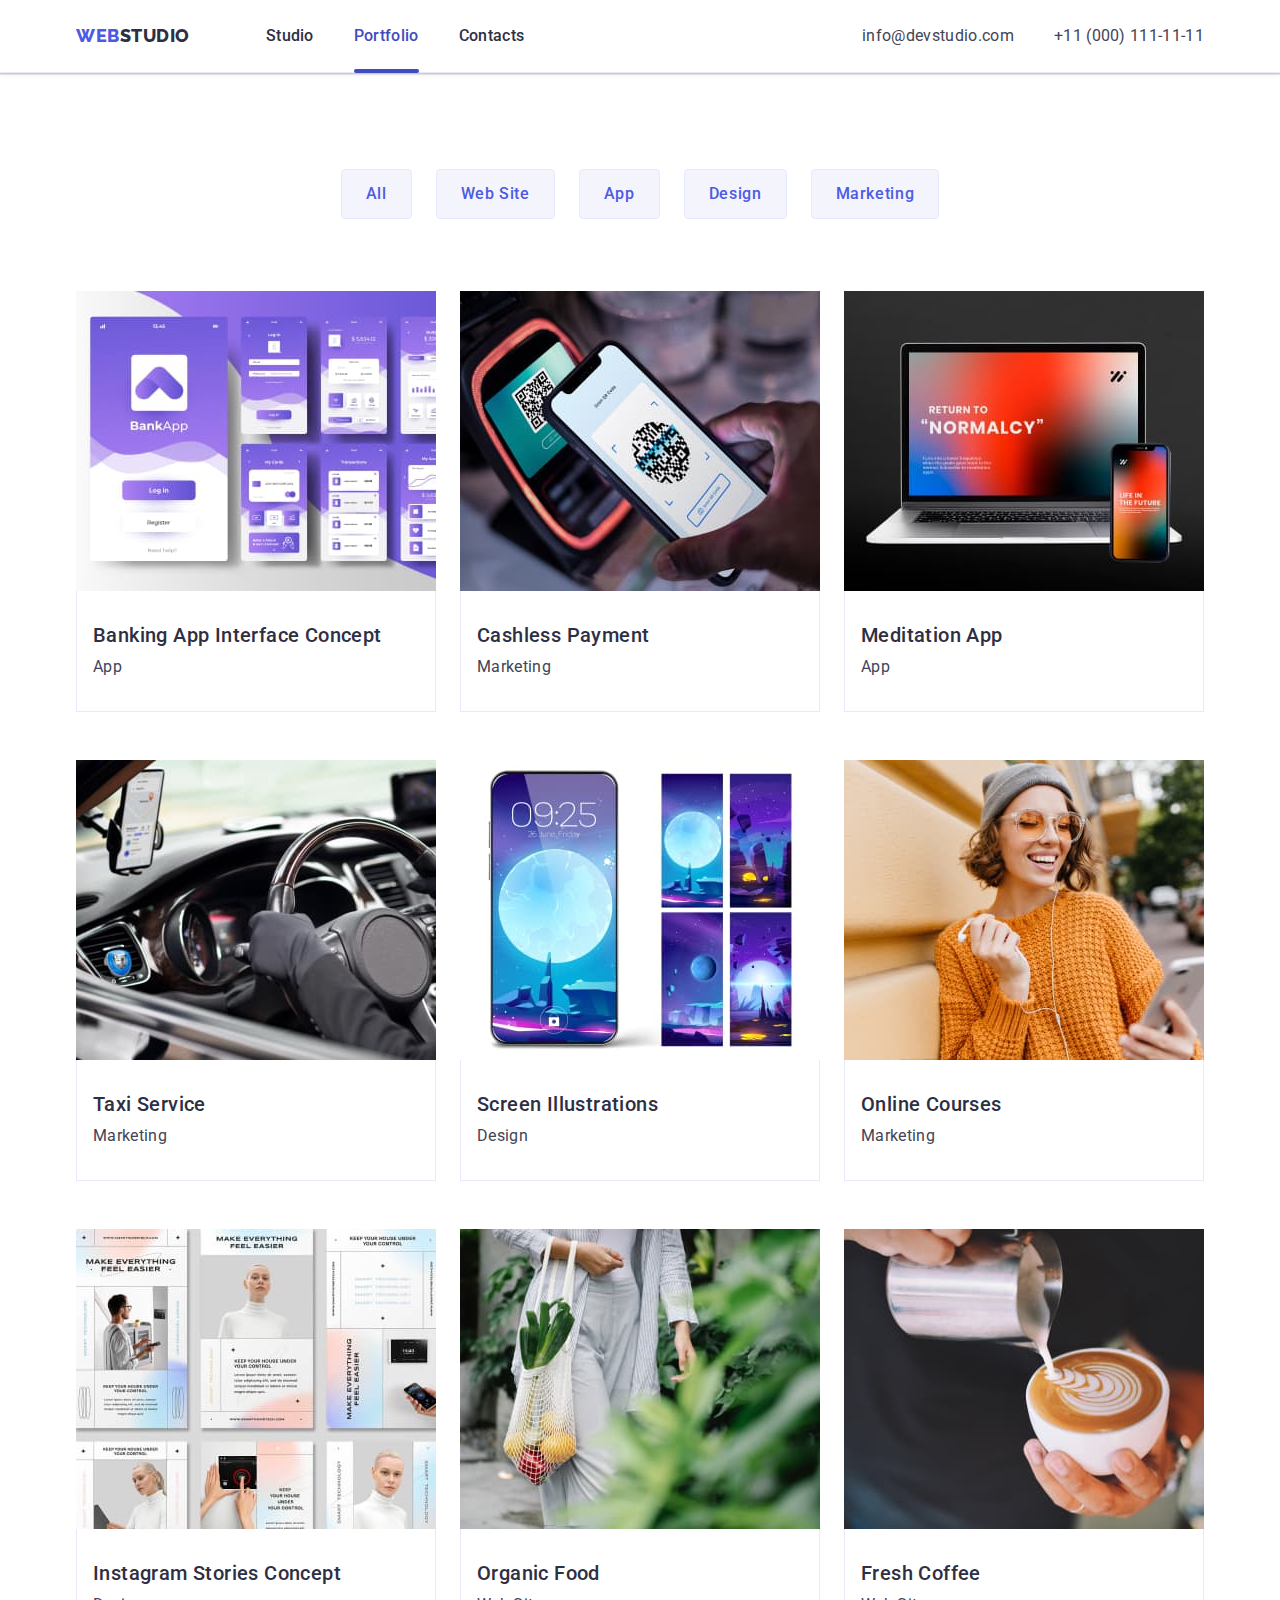
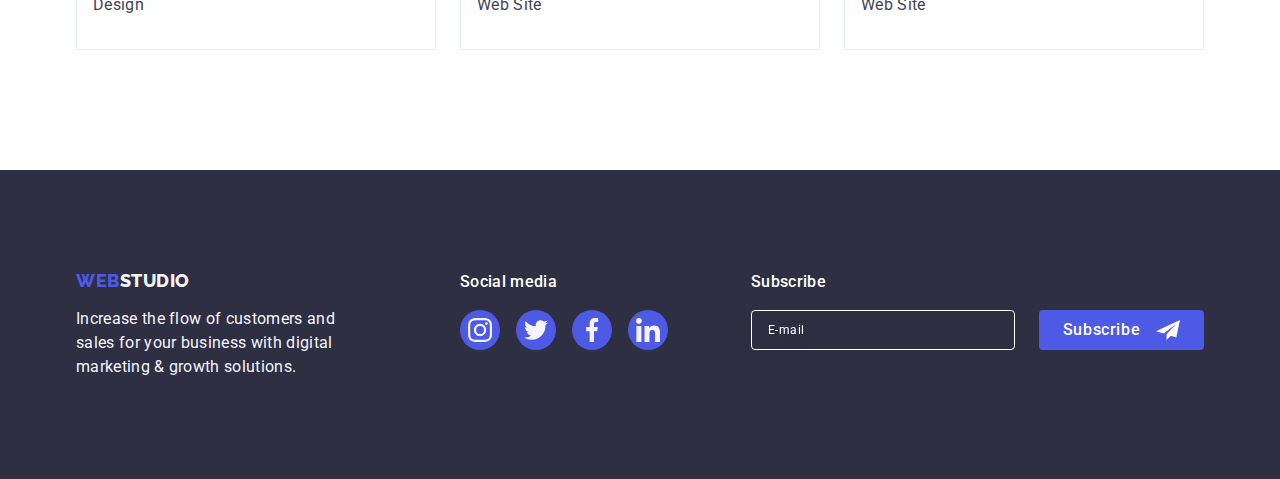
==== portfolio.html @ b21e760e "Initial commit" ====
<!DOCTYPE html>
<html lang="en">
  <head>
    <meta charset="UTF-8" />
    <meta http-equiv="X-UA-Compatible" content="IE=edge" />
    <meta name="viewport" content="width=device-width, initial-scale=1.0" />
    <title>WebStudio</title>

    <link rel="preconnect" href="https://fonts.googleapis.com" />
    <link rel="preconnect" href="https://fonts.gstatic.com" crossorigin />
    <link
      href="https://fonts.googleapis.com/css2?family=Raleway:wght@800&family=Roboto:wght@400;500;700;900&display=swap"
      rel="stylesheet"
    />

    <link
      rel="stylesheet"
      href="https://cdnjs.cloudflare.com/ajax/libs/modern-normalize/1.1.0/modern-normalize.min.css"
    />

    <link rel="stylesheet" href="./css/styles.css" />
  </head>
  <body>
    <header class="header-border">
      <div class="container header-container">
        <nav class="site-nav">
          <a href="./index.html" class="logo link"
            >Web<span class="logo-span header">Studio</span>
          </a>

          <ul class="nav-menu list">
            <li class="nav-menu-item">
              <a href="./index.html" class="nav-link link">Studio</a>
            </li>
            <li class="nav-menu-item">
              <a href="./portfolio.html" class="nav-link current-menu-link link">Portfolio</a>
            </li>
            <li class="nav-menu-item">
              <a href="" class="nav-link link">Contacts</a>
            </li>
          </ul>
        </nav>

        <address class="contacts">
          <ul class="contacts-list list">
            <li class="item">
              <a href="mailto:info@devstudio.com" class="link"
                >info@devstudio.com</a
              >
            </li>

            <li class="item">
              <a href="tel:+110001111111" class="link"
                >+11 (000) 111-11-11</a
              >
            </li>
          </ul>
        </address>
      </div>
    </header>

    <main>
      <!-- Our projects sections -->
      <section class="our-projects">
        <div class="container">
          <h1 class="visually-hidden">Our Projects</h1>

          <!-- Filter buttons -->
          <ul class="filter-list list">
            <li><button type="button" class="filter-list-btn">All</button></li>
            <li>
              <button type="button" class="filter-list-btn">Web Site</button>
            </li>
            <li><button type="button" class="filter-list-btn">App</button></li>
            <li>
              <button type="button" class="filter-list-btn">Design</button>
            </li>
            <li>
              <button type="button" class="filter-list-btn">Marketing</button>
            </li>
          </ul>

          <!-- Projects list -->
          <ul class="project-list list">
            <li class="project-item">
              <a href="" class="project-list-link link">
                <div class="overlay-wrapper">
                  <img
                    src="./images/banking-app-interface.jpg"
                    alt="Banking App Interface"
                    width="360"
                    height="300"
                  />
                  <p class="overlay">14 Stylish and User-Friendly App Design Concepts · Task Manager App · Calorie Tracker App · Exotic Fruit Ecommerce App · Cloud Storage App</p>
                </div>
                <div class="project-list-card-wrapper">
                  <h2 class="title">Banking App Interface Concept</h2>
                  <p class="text">App</p>
                </div>
              </a>
            </li>

            <li class="project-item">
              <a href="" class="project-list-link link">
                <div class="overlay-wrapper">
                  <img
                    src="./images/cashless-payment.jpg"
                    alt="Cashless Payment"
                    width="360"
                    height="300"
                  />
                  <p class="overlay">14 Stylish and User-Friendly App Design Concepts · Task Manager App · Calorie Tracker App · Exotic Fruit Ecommerce App · Cloud Storage App</p>
                </div>
                <div class="project-list-card-wrapper">
                  <h2 class="title">Cashless Payment</h2>
                  <p class="text">Marketing</p>
                </div>
              </a>
            </li>

            <li class="project-item">
              <a href="" class="project-list-link link">
                <div class="overlay-wrapper">
                  <img
                    src="./images/meditation-app.jpg"
                    alt="Meditation App"
                    width="360"
                    height="300"
                  />
                  <p class="overlay">14 Stylish and User-Friendly App Design Concepts · Task Manager App · Calorie Tracker App · Exotic Fruit Ecommerce App · Cloud Storage App</p>
                </div>
                <div class="project-list-card-wrapper">
                  <h2 class="title">Meditation App</h2>
                  <p class="text">App</p>
                </div>
              </a>
            </li>

            <li class="project-item">
              <a href="" class="project-list-link link">
                <div class="overlay-wrapper">
                  <img
                    src="./images/taxi-service.jpg"
                    alt="Taxi Service"
                    width="360"
                    height="300"
                  />
                  <p class="overlay">14 Stylish and User-Friendly App Design Concepts · Task Manager App · Calorie Tracker App · Exotic Fruit Ecommerce App · Cloud Storage App</p>
                </div>
                <div class="project-list-card-wrapper">
                  <h2 class="title">Taxi Service</h2>
                  <p class="text">Marketing</p>
                </div>
              </a>
            </li>

            <li class="project-item">
              <a href="" class="project-list-link link">
                <div class="overlay-wrapper">
                  <img
                    src="./images/screen-illustrations.jpg"
                    alt="Screen Illustrations"
                    width="360"
                    height="300"
                  />
                  <p class="overlay">14 Stylish and User-Friendly App Design Concepts · Task Manager App · Calorie Tracker App · Exotic Fruit Ecommerce App · Cloud Storage App</p>
                </div>
                <div class="project-list-card-wrapper">
                  <h2 class="title">Screen Illustrations</h2>
                  <p class="text">Design</p>
                </div>
              </a>
            </li>

            <li class="project-item">
              <a href="" class="project-list-link link">
                <div class="overlay-wrapper">
                  <img
                    src="./images/online-courses.jpg"
                    alt="Online Courses"
                    width="360"
                    height="300"
                  />
                  <p class="overlay">14 Stylish and User-Friendly App Design Concepts · Task Manager App · Calorie Tracker App · Exotic Fruit Ecommerce App · Cloud Storage App</p>
                </div>
                <div class="project-list-card-wrapper">
                  <h2 class="title">Online Courses</h2>
                  <p class="text">Marketing</p>
                </div>
              </a>
            </li>

            <li class="project-item">
              <a href="" class="project-list-link link">
                <div class="overlay-wrapper">
                  <img
                    src="./images/instagram-stories-concept.jpg"
                    alt="Instagram Stories Concept"
                    width="360"
                    height="300"
                  />
                  <p class="overlay">14 Stylish and User-Friendly App Design Concepts · Task Manager App · Calorie Tracker App · Exotic Fruit Ecommerce App · Cloud Storage App</p>
                </div>
                <div class="project-list-card-wrapper">
                  <h2 class="title">Instagram Stories Concept</h2>
                  <p class="text">Design</p>
                </div>
              </a>
            </li>

            <li class="project-item">
              <a href="" class="project-list-link link">
                <div class="overlay-wrapper">
                  <img
                    src="./images/organic-food.jpg"
                    alt="Organic Food"
                    width="360"
                    height="300"
                  />
                  <p class="overlay">14 Stylish and User-Friendly App Design Concepts · Task Manager App · Calorie Tracker App · Exotic Fruit Ecommerce App · Cloud Storage App</p>
                </div>
                <div class="project-list-card-wrapper">
                  <h2 class="title">Organic Food</h2>
                  <p class="text">Web Site</p>
                </div>
              </a>
            </li>

            <li class="project-item">
              <a href="" class="project-list-link link">
                <div class="overlay-wrapper">
                  <img
                    src="./images/fresh-coffee.jpg"
                    alt="Fresh Coffee"
                    width="360"
                    height="300"
                  />
                  <p class="overlay">14 Stylish and User-Friendly App Design Concepts · Task Manager App · Calorie Tracker App · Exotic Fruit Ecommerce App · Cloud Storage App</p>
                </div>
                <div class="project-list-card-wrapper">
                  <h2 class="title">Fresh Coffee</h2>
                  <p class="text">Web Site</p>
                </div>
              </a>
            </li>
          </ul>
        </div>
      </section>
    </main>

    <footer class="footer">
      <div class="container footer-container">
        <div class="footer-container-logo">
          <a href="./index.html" class="logo link"
            >Web<span class="logo-span-footer">Studio</span>
          </a>
          <p class="text">
            Increase the flow of customers and sales for your business with
            digital marketing & growth solutions.
          </p>
        </div>

        <div class="footer-container-social-media">
          <p class="footer-social-media-text">Social media</p>
          <ul class="footer-social-media-list list">
            <li class="footer-socail-media-item">
              <a class="footer-social-media-link" href="">
                <svg class="footer-social-media-icon" width="24" height="24">
                  <use href="./images/icons.svg#icon-instagram"></use>
                </svg>
              </a>
            </li>

            <li class="footer-socail-media-item">
              <a class="footer-social-media-link" href="">
                <svg class="footer-social-media-icon" width="24" height="24">
                  <use href="./images/icons.svg#icon-twitter"></use>
                </svg>
              </a>
            </li>

            <li class="footer-socail-media-item">
              <a class="footer-social-media-link" href="">
                <svg class="footer-social-media-icon" width="24" height="24">
                  <use href="./images/icons.svg#icon-facebook"></use>
                </svg>
              </a>
            </li>

            <li class="footer-socail-media-item">
              <a class="footer-social-media-link" href="">
                <svg class="footer-social-media-icon" width="24" height="24">
                  <use href="./images/icons.svg#icon-linkedin"></use>
                </svg>
              </a>
            </li>
          </ul>
        </div>

        <div class="footer-modal-window">
          <p class="footer-modal-window-title">Subscribe</p>
          <form class="footer-modal-wrapper">
            <label class="footer-modal-label">
              <input class="footer-modal-input" type="email" name="user-email" placeholder="E-mail">
            </label>
            <button class="footer-modal-send-btn" type="submit">Subscribe
              <svg class="footer-modal-icon" width="24" height="24">
                <use href="./images/icons.svg#icon-telegram"></use>
              </svg>
            </button>
          </form>
        </div>
      </div>
    </footer>
  </body>
</html>
---- css/styles.css ----
:root {
    --navy-blue: #2E2F42;
    --navy-blue-modal: rgba(46, 47, 66, 0.4);
    --dairy: rgba(252, 252, 252, 1);
    --slate: #434455;
    --light-slate: #8E8F99;
    --iris: #4D5AE5;
    --ocean: #404BBF;
    --white: #ffffff;
    --cloud: #F4F4FD;
    --cornflower: #E7E9FC;
    --green: #31D0AA;
}

body {
    font-family: 'Roboto', sans-serif;
    letter-spacing: 0.02em;

    color: var(--slate);
    background-color: var(--white);
}

h1,
h2,
h3,
h4,
p {
    margin-top: 0;
    margin-bottom: 0;
}

ul,
ol {
    margin-top: 0;
    margin-bottom: 0;
    padding-left: 0;
}

img {
    display: block;
    max-width: 100%;
    height: auto;
}

.list {
    list-style: none;
}

.link {
    text-decoration: none;
}

.section-title {
    font-weight: 700;
    font-size: 36px;
    line-height: 1.11;
    text-align: center;
    text-transform: capitalize;
    letter-spacing: 0.02em;

    color: var(--navy-blue);
}

.container {
    width: 1158px;
    margin-right: auto;
    margin-left: auto;
    padding-right: 15px;
    padding-left: 15px;
}

.visually-hidden {
    position: absolute;
    width: 1px;
    height: 1px;
    margin: -1px;
    border: 0;
    padding: 0;
    white-space: nowrap;
    clip-path: inset(100%);
    clip: rect(0 0 0 0);
    overflow: hidden;
}

/* -----Navigation----- */

        /* Logo */
.logo {
    font-family: 'Raleway', sans-serif;
    font-weight: 800;
    font-size: 18px;
    line-height: 1.17;
    letter-spacing: 0.03em;
    text-transform: uppercase;

    color: var(--iris);
}

.logo-span.header {
    color: var(--navy-blue)
}

.logo-span.footer {
    color: var(--cloud);
}

        /* Navigation Menu */
.nav-link {
    position: relative;
    transition: color 250ms cubic-bezier(0.4, 0, 0.2, 1);

    font-weight: 500;
    font-size: 16px;
    line-height: 1.5;
    text-decoration: none;

    display: block;
    padding-top: 24px;
    padding-bottom: 24px;

    color: var(--navy-blue);
}

.current-menu-link {
    color: var(--ocean);
}
.current-menu-link::after {
    content: '';
    position: absolute;
    left: 0;
    bottom: -1px;

    display: block;
    width: 100%;
    height: 4px;

    background-color: var(--ocean);
    border-radius: 2px;
}


.contacts {
    font-style: normal;
}

.contacts-list .link {
    transition: color 250ms cubic-bezier(0.4, 0, 0.2, 1);

    font-weight: 400;
    font-size: 16px;
    line-height: 1.5; 
    text-decoration: none;

    color: var(--slate);
}

.nav-menu .link:hover,
.nav-menu .link:focus {
    color: var(--ocean);
}

.contacts-list .link:hover,
.contacts-list .link:focus {
    color: var(--ocean);
}

.header-container {
    display: flex;
    align-items: center;
    justify-content: space-between;
}

.site-nav {
    display: flex;
    align-items: center;
}

.site-nav .logo {
    display: block;
    margin-right: 76px;
    padding-top: 24px;
    padding-bottom: 24px;
}

.nav-menu {
    display: flex;
    align-items: center;
    gap: 40px;
}

.contacts-list {
    display: flex;
    gap: 40px;
}

.header-border {
    border-bottom: 1px solid var(--cornflower);
    box-shadow: 0px 2px 1px rgba(46, 47, 66, 0.08), 0px 1px 1px rgba(46, 47, 66, 0.16), 0px 1px 6px rgba(46, 47, 66, 0.08);
}


/* -----Hero section----- */

.hero {
    max-width: 1440px;
    height: 600px;
    background-image: 
        linear-gradient(rgba(46, 47, 66, 0.7), rgba(46, 47, 66, 0.7)),
        url(../images/hero-img.jpg);
    background-repeat: no-repeat;
    background-position: center;
    background-size: cover;
    margin-left: auto;
    margin-right: auto;
    background-color: var(--navy-blue);

    padding-top: 188px;
    padding-bottom: 188px;
}

.hero-container {
    text-align: center;
}

.hero .hero-title {
    font-weight: 700;
    font-size: 56px;
    line-height: 1.07;
    letter-spacing: 0.02em;

    color: var(--white);

    max-width: 496px;
    margin-right: auto;
    margin-left: auto;
    margin-bottom: 48px;
}

.hero-btn {
    transition: background-color 250ms cubic-bezier(0.4, 0, 0.2, 1);

    font-family: inherit;
    font-weight: 500;
    font-size: 16px;
    line-height: 1.5;
    letter-spacing: 0.04em;

    color: var(--white);
    background-color: var(--iris);
    cursor: pointer;
    box-shadow: 0px 4px 4px rgba(0, 0, 0, 0.15);

    display: block;
    min-width: 169px;
    padding: 16px 32px;
    border: none;
    border-radius: 4px;
    margin-right: auto;
    margin-left: auto;
}

.hero-btn:hover,
.hero-btn:focus {
    background-color: var(--ocean);
}

/* -----Company benefits section----- */

.benefits {
    padding-top: 120px;
    padding-bottom: 120px;
}

.benefits-list {
    display: flex;
    justify-content: center;
    align-items: center;
    gap: 24px;
}

.benefits-list .title {
    font-weight: 500;
    font-size: 20px;
    line-height: 1.2;
    letter-spacing: 0.02em;

    color: var(--navy-blue);

    margin-bottom: 8px;
}

.benefits-list .text {
    font-weight: 400;
    font-size: 16px;
    line-height: 1.5;
}

.benefits-list .item {
    max-width: 264px;
}

.benefits-icon-wrapper {
    display: flex;
    justify-content: center;
    align-items: center;
    height: 112px;
    border-radius: 4px;
    margin-bottom: 8px;
    background-color: var(--cloud);  
}

/* -----What are we doing section----- */

.services {
    padding-bottom: 120px;
}

.services-container .section-title {
    margin-bottom: 72px;
}

.services-list {
    display: flex;
    gap: 24px;
}
/* -----Our team section----- */

.section.team {
    background-color: var(--cloud);

    padding-top: 120px;
    padding-bottom: 120px;
}

.team-list-container .section-title {
    margin-bottom: 72px;
}
.team-list {
    display: flex;
    gap: 24px;
    flex-wrap: wrap;
}

.team-list .item {
    background-color: var(--white);
    flex-basis: calc((100% - 72px) / 4);

    box-shadow: 0px 1px 6px rgba(46, 47, 66, 0.08), 0px 1px 1px rgba(46, 47, 66, 0.16), 0px 2px 1px rgba(46, 47, 66, 0.08);
    border-radius: 0px 0px 4px 4px;
}

.team-list .title {
    font-weight: 500;
    font-size: 20px;
    line-height: 1.2;
    letter-spacing: 0.02em;

    color: var(--navy-blue);

    margin-bottom: 8px;
}

.team-list .text {
    font-weight: 400;
    font-size: 16px;
    line-height: 1.5;

    margin-bottom: 8px;
}

.team-list-wrapper {
    text-align: center;
    padding: 32px 0px;
}

/* ---Social-icons */

.social-list {
    display: flex;
    justify-content: center;
    gap: 24px;
}

.social-list-item {
    width: 40px;
    height: 40px;
}

.social-list-link {
    transition: background-color 250ms cubic-bezier(0.4, 0, 0.2, 1);

    display: flex;
    justify-content: center;
    align-items: center;
    width: 100%;
    height: 100%;
    background-color: var(--iris);
    border-radius: 50%;
}

.social-list-icon {
    fill: var(--cloud);
}

.social-list-link:hover,
.social-list-link:focus {
    background-color: var(--ocean);
}

/* -----Customers----- */

.customers {
    padding-top: 120px;
    padding-bottom: 120px;

}

.customers .section-title {
    line-height: 1.1;
    margin-bottom: 72px;
}

.customers-list {
    display: flex;
    justify-content: center;
    gap: 24px;
}

.customers-list-item {
    flex-basis: calc((100% - 120px) / 6);
}

.customers-list-link {
    transition: border-color 250ms cubic-bezier(0.4, 0, 0.2, 1),
                color 250ms cubic-bezier(0.4, 0, 0.2, 1);

    display: flex;
    justify-content: center;
    align-items: center;
    height: 88px;
    border: 1px solid var(--light-slate);
    border-radius: 4px;
    color: var(--light-slate);
}

.customers-icon {
    fill: currentColor;
}

.customers-list-link:hover,
.customers-list-link:focus {
    border-color: var(--ocean);
    color: var(--ocean);
}

/* -----Footer----- */

/* footer left side */

.footer {
    background-color: var(--navy-blue);

    padding-top: 100px;
    padding-bottom: 100px;
}

.footer-container {
    display: flex;
    align-items: baseline;
}

.footer-container-logo {
    margin-right: 120px;
}

.footer-container .logo {
    display: inline-block;
    margin-bottom: 16px;
}

.logo-span-footer {
    color: var(--cloud);
}

.footer .text {
    font-weight: 400;
    font-size: 16px;
    line-height: 1.5;
    width: 264px;

    color: var(--cloud);
}

/* footer socail media */

.footer-social-media-text {
    font-weight: 500;
    font-size: 16px;
    line-height: 1.5;
    letter-spacing: 0.02em;
    color: var(--white);

    margin-bottom: 16px;
}

.footer-social-media-list {
    display: flex;
    justify-content: center;
    gap: 16px;
}

.footer-socail-media-item {
    flex-basis: calc((100% - 48px) / 4);
}

.footer-social-media-link {
    transition: background-color 250ms cubic-bezier(0.4, 0, 0.2, 1);

    display: flex;
    justify-content: center;
    align-items: center;
    width: 40px;
    height: 40px;
    background-color: var(--iris);
    border-radius: 50%;
}

.footer-social-media-icon {
    fill: var(--cloud);
}

.footer-social-media-link:hover,
.footer-social-media-link:focus {
    background-color: var(--green);
}



/* ---Footer Modal Window--- */

.footer-modal-window {
    margin-left: auto;
}

.footer-modal-wrapper {
    display: flex;
}

.footer-modal-label {
    margin-right: 24px;
}

.footer-modal-window-title {
    margin-bottom: 16px;
    font-weight: 500;
    font-size: 16px;
    line-height: 1.50;
    letter-spacing: 0.02em;
    color: var(--white);
}

.footer-modal-input {
    width: 264px;
    height: 40px;
    padding: 8px 16px;
    
    border: 1px solid #FFFFFF;
    filter: drop-shadow(0px 4px 4px rgba(0, 0, 0, 0.15));
    border-radius: 4px;
    background-color: transparent;

    font-weight: 400;
    font-size: 12px;
    line-height: 1.5;
    letter-spacing: 0.04em;
    color: var(--white);
}

.footer-modal-send-btn {
    transition: background-color 250ms cubic-bezier(0.4, 0, 0.2, 1);

    display: flex;
    justify-content: center;
    align-items: center;

    min-width: 165px;
    height: 40px;
    cursor: pointer;

    background: var(--iris);
    border: none;
    border-radius: 4px;

    font-weight: 500;
    font-size: 16px;
    line-height: 1.50;
    letter-spacing: 0.04em;
    color: var(--white);
}

.footer-modal-icon {
    fill: var(--white);
    margin-left: 16px;
}

.footer-modal-send-btn:hover,
.footer-modal-send-btn:focus {
    background-color: var(--ocean);
}

.footer-modal-input::placeholder {
    color: var(--white);
}





/* ========PORTFOLIO.HTML======== */

/* -----Filter buttons----- */

.filter-list-btn {
    transition: color 250ms cubic-bezier(0.4, 0, 0.2, 1),
                background-color 250ms cubic-bezier(0.4, 0, 0.2, 1),
                box-shadow 250ms cubic-bezier(0.4, 0, 0.2, 1),
                border-color 250ms cubic-bezier(0.4, 0, 0.2, 1);

    font-family: inherit;
    font-weight: 500;
    font-size: 16px;
    line-height: 1.5;
    letter-spacing: 0.04em;

    color: var(--iris);
    background-color: var(--cloud);
    cursor: pointer;

    padding: 12px 24px;
    border: 1px solid var(--cornflower);
    border-radius: 4px;
}

.filter-list-btn:hover,
.filter-list-btn:focus {
    color: var(--white);
    background-color: var(--ocean);
    box-shadow: 0px 3px 1px rgba(0, 0, 0, 0.1), 0px 2px 1px rgba(0, 0, 0, 0.08), 0px 2px 2px rgba(0, 0, 0, 0.12);

    border: 1px solid transparent;
}

.filter-list {
    display: flex;
    justify-content: center;
    gap: 24px;
    margin-bottom: 72px;
}



/* -----Project list----- */

.our-projects {
    padding-top: 96px;
    padding-bottom: 120px;
}

.project-item .title {
    font-weight: 500;
    font-size: 20px;
    line-height: 1.2;
    letter-spacing: 0.02em;

    margin-bottom: 8px;
    
    color: var(--navy-blue);
}

.project-item .text {
    font-weight: 400;
    font-size: 16px;
    line-height: 1.5;

    color: var(--slate);
}

.project-list {
    display: flex;
    flex-wrap: wrap;
    column-gap: 24px;
    row-gap: 48px;
}

.project-item {
    width: calc((100% - 48px) / 3);
}

.project-list-card-wrapper {
    padding: 32px 16px;

    border: 1px solid var(--cornflower);
    border-top: none;
}

.project-list-link {
    transition: box-shadow 250ms cubic-bezier(0.4, 0, 0.2, 1);
    display: block;
}

.project-list-link:hover,
.project-list-link:focus {
   box-shadow:  0px 1px 6px rgba(46, 47, 66, 0.08),
                0px 1px 1px rgba(46, 47, 66, 0.16),
                0px 2px 1px rgba(46, 47, 66, 0.08);
}

/* ----Overlay---- */

.overlay-wrapper {
    position: relative;
    overflow: hidden;
}

.overlay {
    position: absolute;
    top: 0;
    left: 0;
    width: 100%;
    height: 100%;
    overflow: auto;
    transform: translateY(100%);
    transition: transform 250ms cubic-bezier(0.4, 0, 0.2, 1);

    padding: 40px 32px;

    background-color: var(--iris);

    font-weight: 400;
    font-size: 16px;
    line-height: 1.50;
    letter-spacing: 0.02em;
    color: var(--cloud);
}

.project-list-link:hover .overlay,
.project-list-link:focus .overlay {
    transform: translateY(0%);
}





/* ======MODAL WINDOW======= */

/* ---Modal window--- */

.backdrop {
    position: fixed;
    top: 0;
    left: 0;
    width: 100%;
    height: 100%;

    transition: opacity 250ms cubic-bezier(0.4, 0, 0.2, 1),
                visibility 250ms cubic-bezier(0.4, 0, 0.2, 1);

    background-color: var(--navy-blue-modal);
}

.modal-window {
    position: absolute;
    top: 50%;
    left: 50%;
    transform: translate(-50%, -50%);
    transition: transform 250ms cubic-bezier(0.4, 0, 0.2, 1);

    padding: 72px 24px 24px 24px;
    width: 408px;
    min-height: 576px;

    background-color: var(--dairy);
    box-shadow: 0px 1px 1px rgba(0, 0, 0, 0.14), 
                0px 1px 3px rgba(0, 0, 0, 0.12), 
                0px 2px 1px rgba(0, 0, 0, 0.2);
    border-radius: 4px;
}

.is-hidden {
    opacity: 0;
    visibility: hidden;
    pointer-events: none;
}




/* ---Close modal button--- */

.close-modal-button {
    position: absolute;
    top: 24px;
    right: 24px;

    display: flex;
    justify-content: center;
    align-items: center;
    padding: 0;
    width: 24px;
    height: 24px;

    border-radius: 50%;
    border: 1px solid rgba(0, 0, 0, 0.1);
    background-color: var(--cornflower);
    cursor: pointer; 

    transition: background-color 250ms cubic-bezier(0.4, 0, 0.2, 1),
                border 250ms cubic-bezier(0.4, 0, 0.2, 1);
                
}

.close-modal-icon {
    transition: fill 250ms cubic-bezier(0.4, 0, 0.2, 1);
}

.close-modal-button:hover,
.close-modal-button:focus {
    background-color: var(--ocean);
    fill: var(--white);
    border: none;
}





/* ---Contact form--- */

.contact-form-title {
    margin-bottom: 16px;

    font-weight: 500;
    font-size: 16px;
    line-height: 1.50;
    text-align: center;
    letter-spacing: 0.02em;
    color: var(--navy-blue);
}

.contact-form-field {
    display: block;
    margin-bottom: 4px;

    font-size: 12px;
    font-weight: 400;
    line-height: 1.17;
    letter-spacing: 0.04em;
    color: var(--light-slate);
}

.contact-form-field-wrapper {
    display: block;
    margin-bottom: 8px;
}

.contact-form-field-comment-wrapper {
    display: block;
    margin-bottom: 16px;
}

.contact-form-input {
    transition: border-color 250ms cubic-bezier(0.4, 0, 0.2, 1);

    width: 100%;
    height: 40px;
    padding-left: 38px;

    border: 1px solid rgba(46, 47, 66, 0.2);
    border-radius: 4px;
    background-color: transparent;
    outline: transparent;

    font-weight: 500;
    font-size: 16px;
    line-height: 1.50;
    letter-spacing: 0.02em;
    color: var(--navy-blue);
}

.contact-form-input:focus,
.contact-form-comment:focus {
    border-color: var(--iris);
}

.contact-form-input:focus + .contact-form-icon {
    fill: var(--iris);
}   

.contact-form-comment {
    transition: border-color 250ms cubic-bezier(0.4, 0, 0.2, 1);

    display: block;
    width: 100%;
    height: 120px;
    padding: 8px 16px;

    border: 1px solid rgba(46, 47, 66, 0.2);
    border-radius: 4px;
    background-color: transparent;
    outline: transparent;
    resize: none;

    font-weight: 400;
    font-size: 12px;
    line-height: 1.17;
    letter-spacing: 0.04em;
    color: rgba(46, 47, 66, 0.4);
}

.contact-form-comment::placeholder {
    font-weight: 400;
    font-size: 12px;
    line-height: 1.17;
    letter-spacing: 0.04em;
    color: var(--navy-blue-modal);
}

.contact-form-submit {
    transition: background-color 250ms cubic-bezier(0.4, 0, 0.2, 1);

    display: block;
    min-width: 169px;
    margin-left: auto;
    margin-right: auto;
    padding: 16px 32px;
    
    background-color: var(--iris);
    border: none;
    border-radius: 4px;
    box-shadow: 0px 4px 4px rgba(0, 0, 0, 0.15);
    cursor: pointer;
    
    font-weight: 500;
    font-size: 16px;
    line-height: 1.50;
    letter-spacing: 0.04em;
    color: var(--white);
}

.contact-from-submit:hover,
.contact-from-submit:focus {
    background-color: var(--ocean);
}

.contact-form-icon-position {
    position: relative;
}

.contact-form-icon {
    position: absolute;
    top: 50%;
    left: 16px;
    transform: translateY(-50%);
    transition: fill 250ms cubic-bezier(0.4, 0, 0.2, 1);

    fill: var(--navy-blue);
}



.contact-form-checkbox-wrapper {
    margin-bottom: 24px;
}

.contact-form-checkbox-label {
    font-weight: 400;
    font-size: 12px;
    line-height: 1.17;
    letter-spacing: 0.04em;
    color: var(--light-slate);
}

.contact-form-checkbox-field {
    display: inline-flex;
    justify-content: center;
    align-items: center;

    margin-right: 8px;
    width: 16px;
    height: 16px;

    border: 1px solid var(--navy-blue-modal);
    border-radius: 2px;
    fill: transparent;
}

.contact-form-checkbox-policy-link {
    font-weight: 400;
    font-size: 12px;
    line-height: 1.33;
    letter-spacing: 0.04em;
    text-decoration-line: underline;
    color: var(--iris);
}

.contact-form-checkbox-input:checked + .contact-form-checkbox-label .contact-form-checkbox-field {
    background-color: var(--ocean);
    border: none;
    fill: var(--white);
    border-color: var(--ocean);
}
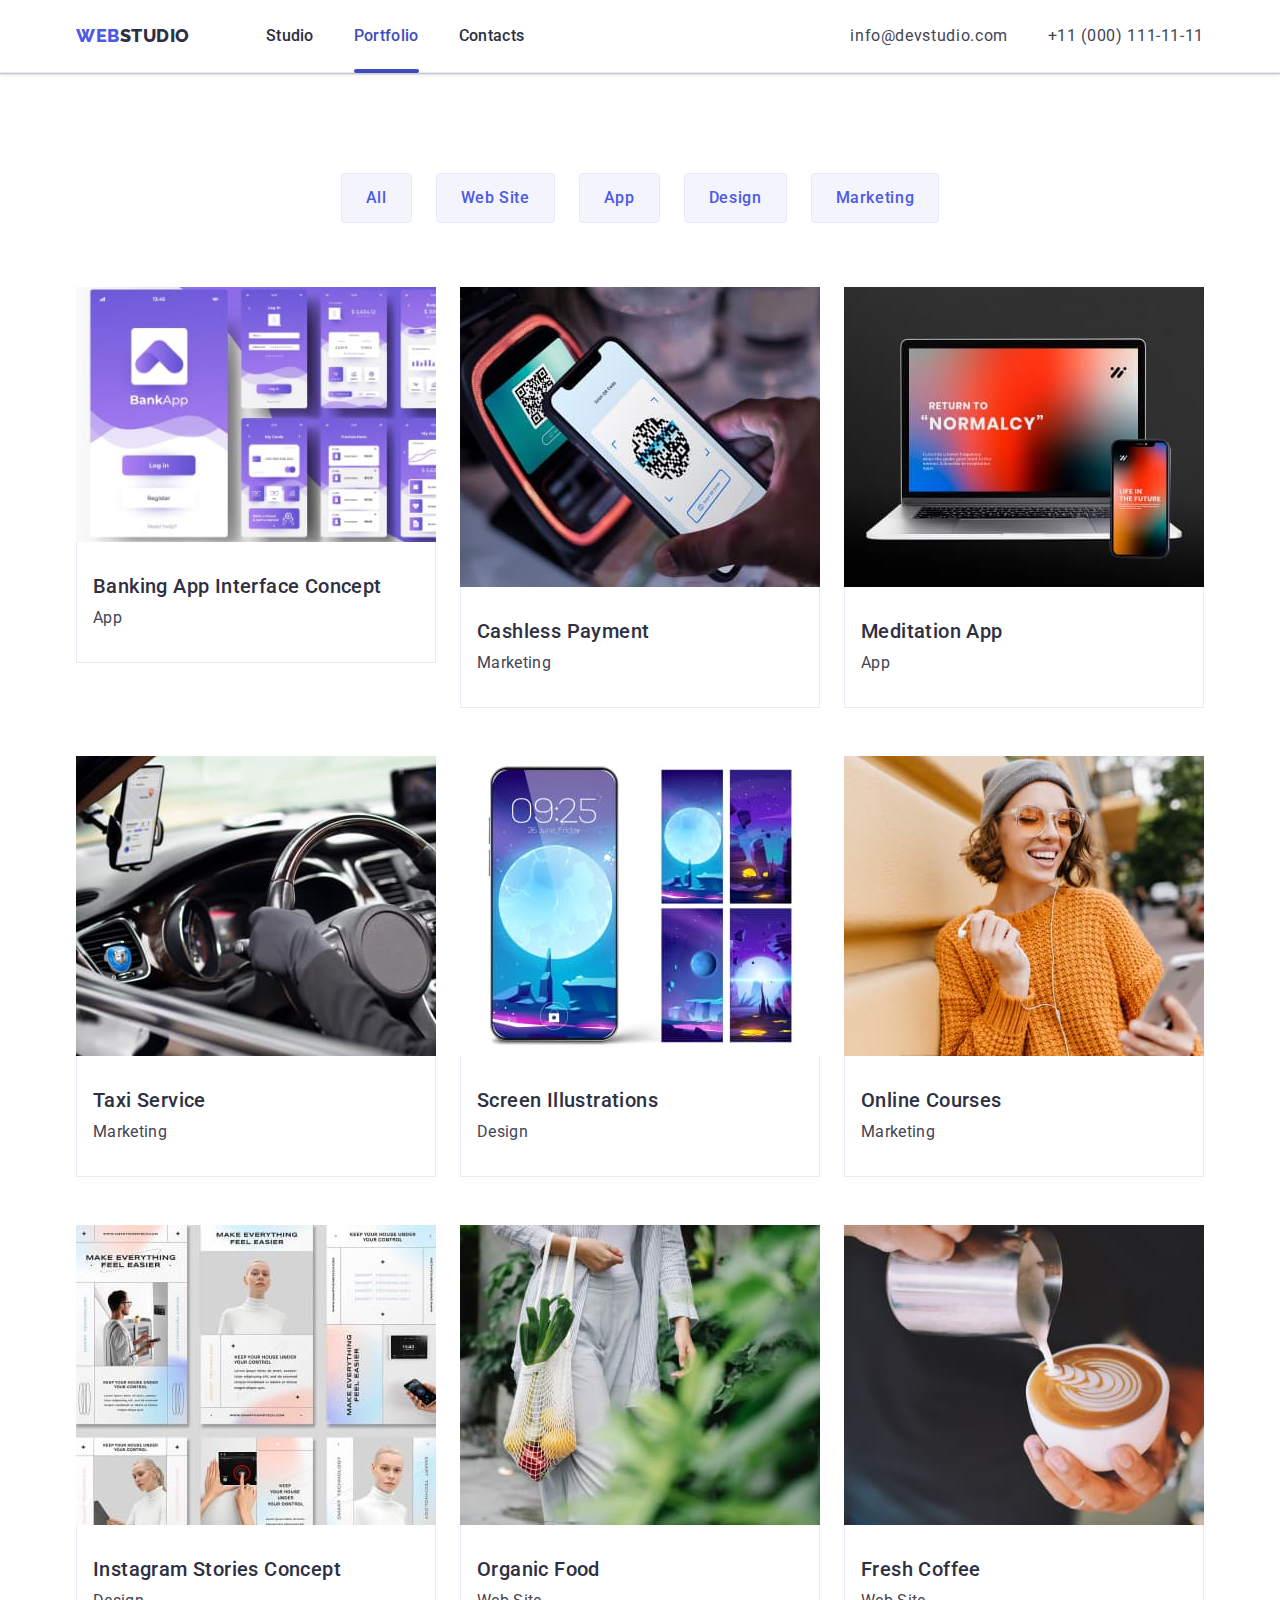
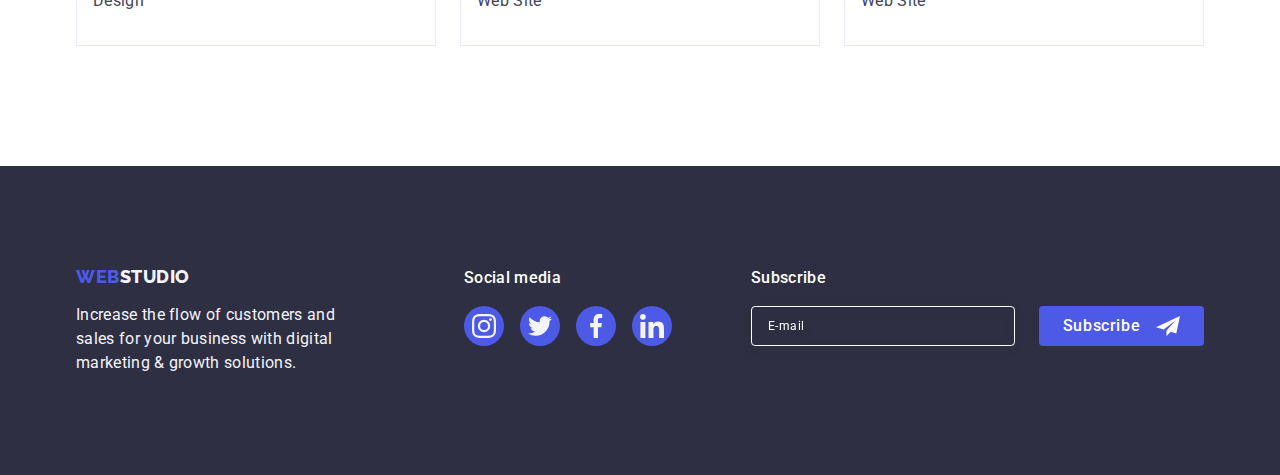
==== commit dc0919d7: "adaptive images" ====
--- a/portfolio.html
+++ b/portfolio.html
@@ -22,7 +22,7 @@
   </head>
   <body>
     <header class="header-border">
-      <div class="container header-container">
+      <div class="header-container container">
         <nav class="site-nav">
           <a href="./index.html" class="logo link"
             >Web<span class="logo-span header">Studio</span>
@@ -30,7 +30,7 @@
 
           <ul class="nav-menu list">
             <li class="nav-menu-item">
-              <a href="./index.html" class="nav-link link">Studio</a>
+              <a href="./index.html" class="nav-link  link">Studio</a>
             </li>
             <li class="nav-menu-item">
               <a href="./portfolio.html" class="nav-link current-menu-link link">Portfolio</a>
@@ -56,6 +56,75 @@
             </li>
           </ul>
         </address>
+
+        <button class="mobile-menu-button js-open-menu" type="button">
+          <svg class="mobile-menu-icon" width="32" height="32">
+            <use href="./images/icons.svg#icon-menu-hamburger"></use>
+          </svg>
+        </button>
+      </div>
+
+      <div class="mobile-menu js-menu-container">
+        <div class="mobile-menu-container container"> 
+          <nav class="mobile-menu-nav">
+            <ul class="mobile-menu-nav-list list">
+              <li class="mobile-menu-nav-item"><a class="mobile-menu-nav-link link" href="./index.html">Studio</a></li>
+              <li class="mobile-menu-nav-item"><a class="mobile-menu-nav-link current link" href="./portfolio.html">Portfolio</a></li>
+              <li class="mobile-menu-nav-item"><a class="mobile-menu-nav-link link" href="#">Contacts</a></li>
+            </ul>
+          </nav>
+
+          <address class="mobile-menu-contacts">
+            <ul class="mobile-menu-contacts-list list">
+              <li class="mobile-menu-contacts-item"><a class="mobile-menu-contacts-link-tel current link" href="tel:+110001111111">+11 (000) 111-11-11</a></li>
+              <li class="mobile-menu-contacts-item"><a class="mobile-menu-contacts-link-mail link" href="mailto:info@devstudio.com">info@devstudio.com</a></li>
+            </ul>
+          </address>
+
+          <div class="mobile-menu-socials">
+
+            <ul class="mobile-menu-socials-list list">
+              <li class="mobile-menu-socials-item">
+                <a class="mobile-menu-socials-link link" href="#">
+                  <svg class="mobile-menu-socials-icon" width="24" height="24">
+                    <use href="./images/icons.svg#icon-instagram"></use>
+                  </svg>
+                </a>
+              </li>
+
+              <li class="mobile-menu-socials-item">
+                <a class="mobile-menu-socials-link link" href="#">
+                  <svg class="mobile-menu-socials-icon" width="24" height="24">
+                    <use href="./images/icons.svg#icon-twitter"></use>
+                  </svg>
+                </a>
+              </li>
+
+              <li class="mobile-menu-socials-item">
+                <a class="mobile-menu-socials-link link" href="#">
+                  <svg class="mobile-menu-socials-icon" width="24" height="24">
+                    <use href="./images/icons.svg#icon-facebook"></use>
+                  </svg>
+                </a>
+              </li>
+
+              <li class="mobile-menu-socials-item">
+                <a class="mobile-menu-socials-link link" href="#">
+                  <svg class="mobile-menu-socials-icon" width="24" height="24">
+                    <use href="./images/icons.svg#icon-linkedin"></use>
+                  </svg>
+                </a>
+              </li>
+
+            </ul>
+          </div>
+
+          <button class="mobile-menu-close-btn js-close-menu" type="button">
+            <svg width="8" height="8">
+              <use href="./images/icons.svg#icon-close-button"></use>
+            </svg>
+          </button>
+        </div>
       </div>
     </header>
 
@@ -85,12 +154,35 @@
             <li class="project-item">
               <a href="" class="project-list-link link">
                 <div class="overlay-wrapper">
-                  <img
-                    src="./images/banking-app-interface.jpg"
+                  <picture>
+                    <!-- Desktop -->
+                    <source srcset="./images/portfolio/desktop/bank-app/bank-app.webp 1x, ./images/portfolio/desktop/bank-app/bank-app@2x.webp 2x"
+                            media="min-width: 1158px"
+                            type="image/webp"/>
+                    <source srcset="./images/portfolio/desktop/bank-app/bank-app.jpg 1x, ./images/portfolio/desktop/bank-app/bank-app@2x.jpg 2x"
+                            media="min-width: 1158px"/>
+                    
+                    <!-- Tablet -->
+                    <source srcset="./images/portfolio/tablet/bank-app/bank-app.webp 1x, ./images/portfolio/tablet/bank-app/bank-app@2x.webp 2x"
+                            media="min-width: 768px"
+                            type="image/webp" />
+                    <source srcset="./images/portfolio/tablet/bank-app/bank-app.jpg 1x, ./images/portfolio/tablet/bank-app/bank-app@2x.jpg 2x"
+                            media="min-width: 768px" /> 
+                            
+                    <!-- Mobile -->
+                    <source srcset="./images/portfolio/mobile/bank-app/bank-app.webp 1x, ./images/portfolio/mobile/bank-app/bank-app@2x.webp 2x"
+                            media="min-width: 320px"
+                            type="image/webp" />
+                    <source srcset="./images/portfolio/mobile/bank-app/bank-app.jpg 1x, ./images/portfolio/mobile/bank-app/bank-app@2x.jpg 2x"
+                            media="min-width: 320px"/>
+
+
+                    <img
+                    src="./images/portfolio/mobile/bank-app/bank-app.jpg"
                     alt="Banking App Interface"
-                    width="360"
-                    height="300"
-                  />
+                    />
+                  </picture>
+                  
                   <p class="overlay">14 Stylish and User-Friendly App Design Concepts · Task Manager App · Calorie Tracker App · Exotic Fruit Ecommerce App · Cloud Storage App</p>
                 </div>
                 <div class="project-list-card-wrapper">
@@ -312,5 +404,7 @@
         </div>
       </div>
     </footer>
+
+    <script src="./js/mobile-menu.js"></script>
   </body>
 </html>
--- a/css/styles.css
+++ b/css/styles.css
@@ -50,6 +50,34 @@
     text-decoration: none;
 }
 
+.container {
+    width: 100%;
+    padding-right: 16px;
+    padding-left: 16px;
+}
+
+@media screen and (min-width: 428px) {
+    .container {
+        width: 428px;
+        margin-right: auto;
+        margin-left: auto;
+    }
+}
+
+@media screen and (min-width: 768px) {
+    .container {
+        width: 768px;
+    }
+}
+
+@media screen and (min-width: 1158px) {
+    .container {
+        width: 1158px;
+        padding-left: 15px;
+        padding-right: 15px;
+    }
+}
+
 .section-title {
     font-weight: 700;
     font-size: 36px;
@@ -59,14 +87,6 @@
     letter-spacing: 0.02em;
 
     color: var(--navy-blue);
-}
-
-.container {
-    width: 1158px;
-    margin-right: auto;
-    margin-left: auto;
-    padding-right: 15px;
-    padding-left: 15px;
 }
 
 .visually-hidden {
@@ -80,11 +100,15 @@
     clip-path: inset(100%);
     clip: rect(0 0 0 0);
     overflow: hidden;
-}
-
-/* -----Navigation----- */
-
-        /* Logo */
+} 
+
+
+
+
+/* ===========Navigation=========== */
+
+        /* -----Logo----- */
+
 .logo {
     font-family: 'Raleway', sans-serif;
     font-weight: 800;
@@ -100,30 +124,248 @@
     color: var(--navy-blue)
 }
 
-.logo-span.footer {
-    color: var(--cloud);
-}
-
-        /* Navigation Menu */
+
+    /* -----Navigation Menu----- */
+
+.header-border {
+    border-bottom: 1px solid var(--cornflower);
+    box-shadow: 0px 2px 1px rgba(46, 47, 66, 0.08), 0px 1px 1px rgba(46, 47, 66, 0.16), 0px 1px 6px rgba(46, 47, 66, 0.08);
+}
+
+.header-container {
+    display: flex;
+    justify-content: space-between;
+    align-items: center;
+}
+
+.nav-menu .link:hover,
+.nav-menu .link:focus {
+    color: var(--ocean);
+}
+
+.contacts-list .link:hover,
+.contacts-list .link:focus {
+    color: var(--ocean);
+}
+
+@media screen and (max-width: 767px) {
+
+    /* MOBILE NAVIGATION MENU */
+
+.site-nav  {
+    padding-top: 24px;
+    padding-bottom: 24px;
+}
+.nav-menu {
+    display: none;
+}
+
+.contacts {
+    display: none;
+}
+
+.mobile-menu-button {
+    display: flex;
+    justify-content: center;
+    align-items: center;
+
+    padding: 0;
+
+    border: none;
+    background-color: transparent;
+}
+
+.mobile-menu-icon {
+    fill: var(--navy-blue);
+}
+
+
+    /* MOBILE MENU */
+
+.mobile-menu {
+    position: fixed;
+    top: 0;
+    left: 0;
+
+    width: 100%;
+    height: 100%;
+
+    background-color: var(--white);
+
+    opacity: 0;
+    visibility: hidden;
+    pointer-events: none;
+}
+
+.mobile-menu.is-open {
+    opacity: 1;
+    visibility: visible;
+    pointer-events: auto;
+}
+
+.mobile-menu-container {
+    padding-top: 84px;
+    padding-left: 41px;
+}
+
+.mobile-menu-close-btn {
+    position: absolute;
+    top: 24px;
+    right: 24px;
+
+    display: flex;
+    justify-content: center;
+    align-items: center;
+
+    width: 24px;
+    height: 24px;
+    padding: 0;
+
+    background-color: transparent;
+    border: 1px solid var(--navy-blue-modal); 
+    border-radius: 50%;
+}
+
+/* MOBILE MENU NAVIGATION */
+
+.mobile-menu-nav {
+    margin-bottom: 280px;
+}
+
+.mobile-menu-nav-item:not(:last-child) {
+    margin-bottom: 40px;
+}
+
+.mobile-menu-nav-link {
+    display: block;
+
+    font-weight: 700;
+    font-size: 36px;
+    line-height: 1.11;
+    letter-spacing: 0.02em;
+    text-transform: capitalize;
+    color: var(--navy-blue);
+}
+
+/* MOBILE MENU CONTACTS */
+
+.mobile-menu-contacts {
+    margin-bottom: 48px;
+}
+
+.mobile-menu-contacts-link-tel {
+    display: block;
+    margin-bottom: 40px;
+
+    font-style: normal;
+    font-weight: 700;
+    font-size: 36px;
+    line-height: 1.11;
+    letter-spacing: 0.02em;
+    text-transform: capitalize;
+    color: var(--navy-blue);
+}
+
+.mobile-menu-contacts-link-mail {
+    display: block;
+
+    
+    font-style: normal;
+    font-weight: 500;
+    font-size: 20px;
+    line-height: 1.20;
+    letter-spacing: 0.02em;
+    color: var(--slate);
+}
+
+.current {
+    color: var(--iris);
+}
+
+/* MOBILE MENU SOCIALS LIST */
+
+.mobile-menu-socials-list {
+    display: flex;
+    gap: 56px;
+    flex-wrap: wrap;
+}
+
+.mobile-menu-socials-item {
+    width: 40px;
+    height: 40px;
+}
+
+.mobile-menu-socials-link {
+    display: flex;
+    justify-content: center;
+    align-items: center;
+
+    width: 100%;
+    height: 100%;
+    
+    background-color: var(--iris);
+    border: none;
+    border-radius: 50%;
+}
+
+.mobile-menu-socials-icon {
+    fill: var(--white);
+}
+}
+
+
+
+
+@media screen and (min-width: 768px) {
+
+.mobile-menu {
+    display: none;
+}
+
+.mobile-menu-button {
+    display: none;
+}
+
+    /* NAVIGATION MENU */
+
+.site-nav {
+    display: flex;
+    align-items: center;
+}
+
+.site-nav .logo {
+    display: block;
+    margin-right: 120px;
+    padding-top: 24px;
+    padding-bottom: 24px;
+}
+
+.nav-menu {
+    display: flex;
+    align-items: center;
+    gap: 40px;
+}
+
 .nav-link {
     position: relative;
     transition: color 250ms cubic-bezier(0.4, 0, 0.2, 1);
+
+    display: block;
+    padding-top: 24px;
+    padding-bottom: 24px;
 
     font-weight: 500;
     font-size: 16px;
     line-height: 1.5;
     text-decoration: none;
-
-    display: block;
-    padding-top: 24px;
-    padding-bottom: 24px;
-
     color: var(--navy-blue);
 }
+
 
 .current-menu-link {
     color: var(--ocean);
 }
+
 .current-menu-link::after {
     content: '';
     position: absolute;
@@ -138,459 +380,113 @@
     border-radius: 2px;
 }
 
-
-.contacts {
-    font-style: normal;
+.contacts-list {
+    display: block;
 }
 
 .contacts-list .link {
     transition: color 250ms cubic-bezier(0.4, 0, 0.2, 1);
-
+    display: block;
+
+    font-style: normal;
     font-weight: 400;
+    font-size: 12px;
+    line-height: 1.17;
+    letter-spacing: 0.04em;
+    color: var(--slate);
+}
+
+.contacts-list .item:not(:last-child) .link {
+    margin-bottom: 12px;
+}
+
+}
+
+
+
+
+@media screen and (min-width: 1158px) {
+
+.site-nav .logo {
+    margin-right: 76px;
+}
+
+.contacts-list {
+    display: flex;
+    gap: 40px;
+}
+
+.contacts-list .link {
     font-size: 16px;
     line-height: 1.5; 
-    text-decoration: none;
-
-    color: var(--slate);
-}
-
-.nav-menu .link:hover,
-.nav-menu .link:focus {
-    color: var(--ocean);
-}
-
-.contacts-list .link:hover,
-.contacts-list .link:focus {
-    color: var(--ocean);
-}
-
-.header-container {
-    display: flex;
-    align-items: center;
-    justify-content: space-between;
-}
-
-.site-nav {
-    display: flex;
-    align-items: center;
-}
-
-.site-nav .logo {
-    display: block;
-    margin-right: 76px;
-    padding-top: 24px;
-    padding-bottom: 24px;
-}
-
-.nav-menu {
-    display: flex;
-    align-items: center;
-    gap: 40px;
-}
-
-.contacts-list {
-    display: flex;
-    gap: 40px;
-}
-
-.header-border {
-    border-bottom: 1px solid var(--cornflower);
-    box-shadow: 0px 2px 1px rgba(46, 47, 66, 0.08), 0px 1px 1px rgba(46, 47, 66, 0.16), 0px 1px 6px rgba(46, 47, 66, 0.08);
-}
-
-
-/* -----Hero section----- */
+}
+
+.contacts-list .item:not(:last-child) .link {
+    margin-bottom: 0;
+}
+}
+
+
+
+
+
+
+
+
+
+
+/* ===========HERO SECTION=========== */
 
 .hero {
-    max-width: 1440px;
-    height: 600px;
+    max-width: 428px;
+    height: 432px;
+    margin-left: auto;
+    margin-right: auto;
+    padding-top: 112px;
+    padding-bottom: 112px;
+
     background-image: 
         linear-gradient(rgba(46, 47, 66, 0.7), rgba(46, 47, 66, 0.7)),
-        url(../images/hero-img.jpg);
+        url("/images/hero-section/mobile/hero-mobile.jpg");
     background-repeat: no-repeat;
     background-position: center;
     background-size: cover;
-    margin-left: auto;
-    margin-right: auto;
-    background-color: var(--navy-blue);
-
-    padding-top: 188px;
-    padding-bottom: 188px;
 }
 
 .hero-container {
     text-align: center;
 }
 
-.hero .hero-title {
-    font-weight: 700;
-    font-size: 56px;
-    line-height: 1.07;
-    letter-spacing: 0.02em;
-
-    color: var(--white);
-
-    max-width: 496px;
+.hero-title {
+    max-width: 320px;
     margin-right: auto;
     margin-left: auto;
-    margin-bottom: 48px;
+    margin-bottom: 72px;
+
+    font-weight: 700;
+    font-size: 36px;
+    line-height: 1.11;
+    text-align: center;
+    letter-spacing: 0.02em;
+    color: var(--white);
 }
 
 .hero-btn {
     transition: background-color 250ms cubic-bezier(0.4, 0, 0.2, 1);
 
-    font-family: inherit;
-    font-weight: 500;
-    font-size: 16px;
-    line-height: 1.5;
-    letter-spacing: 0.04em;
-
-    color: var(--white);
-    background-color: var(--iris);
-    cursor: pointer;
-    box-shadow: 0px 4px 4px rgba(0, 0, 0, 0.15);
-
     display: block;
     min-width: 169px;
     padding: 16px 32px;
+    margin-right: auto;
+    margin-left: auto;
+
     border: none;
     border-radius: 4px;
-    margin-right: auto;
-    margin-left: auto;
-}
-
-.hero-btn:hover,
-.hero-btn:focus {
-    background-color: var(--ocean);
-}
-
-/* -----Company benefits section----- */
-
-.benefits {
-    padding-top: 120px;
-    padding-bottom: 120px;
-}
-
-.benefits-list {
-    display: flex;
-    justify-content: center;
-    align-items: center;
-    gap: 24px;
-}
-
-.benefits-list .title {
-    font-weight: 500;
-    font-size: 20px;
-    line-height: 1.2;
-    letter-spacing: 0.02em;
-
-    color: var(--navy-blue);
-
-    margin-bottom: 8px;
-}
-
-.benefits-list .text {
-    font-weight: 400;
-    font-size: 16px;
-    line-height: 1.5;
-}
-
-.benefits-list .item {
-    max-width: 264px;
-}
-
-.benefits-icon-wrapper {
-    display: flex;
-    justify-content: center;
-    align-items: center;
-    height: 112px;
-    border-radius: 4px;
-    margin-bottom: 8px;
-    background-color: var(--cloud);  
-}
-
-/* -----What are we doing section----- */
-
-.services {
-    padding-bottom: 120px;
-}
-
-.services-container .section-title {
-    margin-bottom: 72px;
-}
-
-.services-list {
-    display: flex;
-    gap: 24px;
-}
-/* -----Our team section----- */
-
-.section.team {
-    background-color: var(--cloud);
-
-    padding-top: 120px;
-    padding-bottom: 120px;
-}
-
-.team-list-container .section-title {
-    margin-bottom: 72px;
-}
-.team-list {
-    display: flex;
-    gap: 24px;
-    flex-wrap: wrap;
-}
-
-.team-list .item {
-    background-color: var(--white);
-    flex-basis: calc((100% - 72px) / 4);
-
-    box-shadow: 0px 1px 6px rgba(46, 47, 66, 0.08), 0px 1px 1px rgba(46, 47, 66, 0.16), 0px 2px 1px rgba(46, 47, 66, 0.08);
-    border-radius: 0px 0px 4px 4px;
-}
-
-.team-list .title {
-    font-weight: 500;
-    font-size: 20px;
-    line-height: 1.2;
-    letter-spacing: 0.02em;
-
-    color: var(--navy-blue);
-
-    margin-bottom: 8px;
-}
-
-.team-list .text {
-    font-weight: 400;
-    font-size: 16px;
-    line-height: 1.5;
-
-    margin-bottom: 8px;
-}
-
-.team-list-wrapper {
-    text-align: center;
-    padding: 32px 0px;
-}
-
-/* ---Social-icons */
-
-.social-list {
-    display: flex;
-    justify-content: center;
-    gap: 24px;
-}
-
-.social-list-item {
-    width: 40px;
-    height: 40px;
-}
-
-.social-list-link {
-    transition: background-color 250ms cubic-bezier(0.4, 0, 0.2, 1);
-
-    display: flex;
-    justify-content: center;
-    align-items: center;
-    width: 100%;
-    height: 100%;
     background-color: var(--iris);
-    border-radius: 50%;
-}
-
-.social-list-icon {
-    fill: var(--cloud);
-}
-
-.social-list-link:hover,
-.social-list-link:focus {
-    background-color: var(--ocean);
-}
-
-/* -----Customers----- */
-
-.customers {
-    padding-top: 120px;
-    padding-bottom: 120px;
-
-}
-
-.customers .section-title {
-    line-height: 1.1;
-    margin-bottom: 72px;
-}
-
-.customers-list {
-    display: flex;
-    justify-content: center;
-    gap: 24px;
-}
-
-.customers-list-item {
-    flex-basis: calc((100% - 120px) / 6);
-}
-
-.customers-list-link {
-    transition: border-color 250ms cubic-bezier(0.4, 0, 0.2, 1),
-                color 250ms cubic-bezier(0.4, 0, 0.2, 1);
-
-    display: flex;
-    justify-content: center;
-    align-items: center;
-    height: 88px;
-    border: 1px solid var(--light-slate);
-    border-radius: 4px;
-    color: var(--light-slate);
-}
-
-.customers-icon {
-    fill: currentColor;
-}
-
-.customers-list-link:hover,
-.customers-list-link:focus {
-    border-color: var(--ocean);
-    color: var(--ocean);
-}
-
-/* -----Footer----- */
-
-/* footer left side */
-
-.footer {
-    background-color: var(--navy-blue);
-
-    padding-top: 100px;
-    padding-bottom: 100px;
-}
-
-.footer-container {
-    display: flex;
-    align-items: baseline;
-}
-
-.footer-container-logo {
-    margin-right: 120px;
-}
-
-.footer-container .logo {
-    display: inline-block;
-    margin-bottom: 16px;
-}
-
-.logo-span-footer {
-    color: var(--cloud);
-}
-
-.footer .text {
-    font-weight: 400;
-    font-size: 16px;
-    line-height: 1.5;
-    width: 264px;
-
-    color: var(--cloud);
-}
-
-/* footer socail media */
-
-.footer-social-media-text {
-    font-weight: 500;
-    font-size: 16px;
-    line-height: 1.5;
-    letter-spacing: 0.02em;
-    color: var(--white);
-
-    margin-bottom: 16px;
-}
-
-.footer-social-media-list {
-    display: flex;
-    justify-content: center;
-    gap: 16px;
-}
-
-.footer-socail-media-item {
-    flex-basis: calc((100% - 48px) / 4);
-}
-
-.footer-social-media-link {
-    transition: background-color 250ms cubic-bezier(0.4, 0, 0.2, 1);
-
-    display: flex;
-    justify-content: center;
-    align-items: center;
-    width: 40px;
-    height: 40px;
-    background-color: var(--iris);
-    border-radius: 50%;
-}
-
-.footer-social-media-icon {
-    fill: var(--cloud);
-}
-
-.footer-social-media-link:hover,
-.footer-social-media-link:focus {
-    background-color: var(--green);
-}
-
-
-
-/* ---Footer Modal Window--- */
-
-.footer-modal-window {
-    margin-left: auto;
-}
-
-.footer-modal-wrapper {
-    display: flex;
-}
-
-.footer-modal-label {
-    margin-right: 24px;
-}
-
-.footer-modal-window-title {
-    margin-bottom: 16px;
-    font-weight: 500;
-    font-size: 16px;
-    line-height: 1.50;
-    letter-spacing: 0.02em;
-    color: var(--white);
-}
-
-.footer-modal-input {
-    width: 264px;
-    height: 40px;
-    padding: 8px 16px;
-    
-    border: 1px solid #FFFFFF;
-    filter: drop-shadow(0px 4px 4px rgba(0, 0, 0, 0.15));
-    border-radius: 4px;
-    background-color: transparent;
-
-    font-weight: 400;
-    font-size: 12px;
-    line-height: 1.5;
-    letter-spacing: 0.04em;
-    color: var(--white);
-}
-
-.footer-modal-send-btn {
-    transition: background-color 250ms cubic-bezier(0.4, 0, 0.2, 1);
-
-    display: flex;
-    justify-content: center;
-    align-items: center;
-
-    min-width: 165px;
-    height: 40px;
+    box-shadow: 0px 4px 4px rgba(0, 0, 0, 0.15);
     cursor: pointer;
 
-    background: var(--iris);
-    border: none;
-    border-radius: 4px;
-
+    font-family: inherit;
     font-weight: 500;
     font-size: 16px;
     line-height: 1.50;
@@ -598,173 +494,113 @@
     color: var(--white);
 }
 
-.footer-modal-icon {
-    fill: var(--white);
-    margin-left: 16px;
-}
-
-.footer-modal-send-btn:hover,
-.footer-modal-send-btn:focus {
+.hero-btn:hover,
+.hero-btn:focus {
     background-color: var(--ocean);
 }
 
-.footer-modal-input::placeholder {
-    color: var(--white);
-}
-
-
-
-
-
-/* ========PORTFOLIO.HTML======== */
-
-/* -----Filter buttons----- */
-
-.filter-list-btn {
-    transition: color 250ms cubic-bezier(0.4, 0, 0.2, 1),
-                background-color 250ms cubic-bezier(0.4, 0, 0.2, 1),
-                box-shadow 250ms cubic-bezier(0.4, 0, 0.2, 1),
-                border-color 250ms cubic-bezier(0.4, 0, 0.2, 1);
-
-    font-family: inherit;
-    font-weight: 500;
-    font-size: 16px;
-    line-height: 1.5;
-    letter-spacing: 0.04em;
-
-    color: var(--iris);
-    background-color: var(--cloud);
-    cursor: pointer;
-
-    padding: 12px 24px;
-    border: 1px solid var(--cornflower);
-    border-radius: 4px;
-}
-
-.filter-list-btn:hover,
-.filter-list-btn:focus {
-    color: var(--white);
-    background-color: var(--ocean);
-    box-shadow: 0px 3px 1px rgba(0, 0, 0, 0.1), 0px 2px 1px rgba(0, 0, 0, 0.08), 0px 2px 2px rgba(0, 0, 0, 0.12);
-
-    border: 1px solid transparent;
-}
-
-.filter-list {
-    display: flex;
-    justify-content: center;
-    gap: 24px;
-    margin-bottom: 72px;
-}
-
-
-
-/* -----Project list----- */
-
-.our-projects {
-    padding-top: 96px;
-    padding-bottom: 120px;
-}
-
-.project-item .title {
-    font-weight: 500;
-    font-size: 20px;
-    line-height: 1.2;
-    letter-spacing: 0.02em;
-
-    margin-bottom: 8px;
-    
-    color: var(--navy-blue);
-}
-
-.project-item .text {
-    font-weight: 400;
-    font-size: 16px;
-    line-height: 1.5;
-
-    color: var(--slate);
-}
-
-.project-list {
-    display: flex;
-    flex-wrap: wrap;
-    column-gap: 24px;
-    row-gap: 48px;
-}
-
-.project-item {
-    width: calc((100% - 48px) / 3);
-}
-
-.project-list-card-wrapper {
-    padding: 32px 16px;
-
-    border: 1px solid var(--cornflower);
-    border-top: none;
-}
-
-.project-list-link {
-    transition: box-shadow 250ms cubic-bezier(0.4, 0, 0.2, 1);
-    display: block;
-}
-
-.project-list-link:hover,
-.project-list-link:focus {
-   box-shadow:  0px 1px 6px rgba(46, 47, 66, 0.08),
-                0px 1px 1px rgba(46, 47, 66, 0.16),
-                0px 2px 1px rgba(46, 47, 66, 0.08);
-}
-
-/* ----Overlay---- */
-
-.overlay-wrapper {
-    position: relative;
-    overflow: hidden;
-}
-
-.overlay {
-    position: absolute;
-    top: 0;
-    left: 0;
-    width: 100%;
-    height: 100%;
-    overflow: auto;
-    transform: translateY(100%);
-    transition: transform 250ms cubic-bezier(0.4, 0, 0.2, 1);
-
-    padding: 40px 32px;
-
-    background-color: var(--iris);
-
-    font-weight: 400;
-    font-size: 16px;
-    line-height: 1.50;
-    letter-spacing: 0.02em;
-    color: var(--cloud);
-}
-
-.project-list-link:hover .overlay,
-.project-list-link:focus .overlay {
-    transform: translateY(0%);
-}
-
-
-
-
-
-/* ======MODAL WINDOW======= */
-
-/* ---Modal window--- */
+
+
+
+
+@media screen and (max-width: 767px) {
+.hero-title {
+    text-transform: capitalize;
+}
+}
+
+
+
+
+
+@media screen and (min-width: 768px) {
+.hero {
+    max-width: 768px;
+    height: 436px;
+
+    background-image: 
+    linear-gradient(rgba(46, 47, 66, 0.7), rgba(46, 47, 66, 0.7)),
+    url("/images/hero-section/tablet/hero-tablet.jpg");
+}
+
+.hero-title {
+    max-width: 496px;
+    margin-bottom: 36px;
+
+    font-size: 56px;
+    line-height: 1.07;
+    letter-spacing: 0.02em;
+}
+}
+
+@media screen and (min-width: 1158px) {
+.hero {
+    max-width: 1440px;
+    height: 600px;
+    padding-top: 188px;
+    padding-bottom: 188px;
+
+    background-image: 
+        linear-gradient(rgba(46, 47, 66, 0.7), rgba(46, 47, 66, 0.7)),
+        url("/images/hero-section/desktop/hero-desktop.jpg");
+}
+
+.hero-title {
+    margin-bottom: 48px;
+}
+}
+
+
+
+
+
+@media screen and (min-device-pixel-ratio: 2) and (max-width: 767px),
+screen and (min-resolution: 192dpi) and (max-width: 767px),
+screen and (min-resolution: 2dppx) and (max-width: 767px) {
+    .hero {
+        background-image: 
+        linear-gradient(rgba(46, 47, 66, 0.7), rgba(46, 47, 66, 0.7)),
+        url(/images/hero-section/mobile/hero-mobile@2x.jpg);
+    }
+}
+
+@media screen and (min-device-pixel-ratio: 2) and (min-width: 768px),
+screen and (min-resolution: 192dpi) and (min-width: 768px),
+screen and (min-resolution: 2dppx) and (min-width: 768px) {
+    .hero {
+        background-image: 
+        linear-gradient(rgba(46, 47, 66, 0.7), rgba(46, 47, 66, 0.7)),
+        url(/images/hero-section/tablet/hero-tablet@2x.jpg);
+    }
+}
+
+@media screen and (min-device-pixel-ratio: 2) and (min-width: 1158px),
+screen and (min-resolution: 192dpi) and (min-width: 1158px),
+screen and (min-resolution: 2dppx) and (min-width: 1158px) {
+    .hero {
+        background-image: 
+        linear-gradient(rgba(46, 47, 66, 0.7), rgba(46, 47, 66, 0.7)),
+        url(/images/hero-section/desktop/hero-desktop@2x.jpg);
+    }
+}
+
+
+
+
+/* -----MODAL WINDOW----- */
+
+/* Modal window */
 
 .backdrop {
     position: fixed;
     top: 0;
-    left: 0;
+    left:0;
+
+    transition: opacity 250ms cubic-bezier(0.4, 0, 0.2, 1),
+                visibility 250ms cubic-bezier(0.4, 0, 0.2, 1);
+
     width: 100%;
     height: 100%;
-
-    transition: opacity 250ms cubic-bezier(0.4, 0, 0.2, 1),
-                visibility 250ms cubic-bezier(0.4, 0, 0.2, 1);
 
     background-color: var(--navy-blue-modal);
 }
@@ -776,8 +612,8 @@
     transform: translate(-50%, -50%);
     transition: transform 250ms cubic-bezier(0.4, 0, 0.2, 1);
 
-    padding: 72px 24px 24px 24px;
-    width: 408px;
+    padding: 72px 16px 16px 16px;
+    width: 392px;
     min-height: 576px;
 
     background-color: var(--dairy);
@@ -794,9 +630,7 @@
 }
 
 
-
-
-/* ---Close modal button--- */
+/* Close button */
 
 .close-modal-button {
     position: absolute;
@@ -817,7 +651,6 @@
 
     transition: background-color 250ms cubic-bezier(0.4, 0, 0.2, 1),
                 border 250ms cubic-bezier(0.4, 0, 0.2, 1);
-                
 }
 
 .close-modal-icon {
@@ -833,9 +666,7 @@
 
 
 
-
-
-/* ---Contact form--- */
+/* Contact form */
 
 .contact-form-title {
     margin-bottom: 16px;
@@ -846,6 +677,16 @@
     text-align: center;
     letter-spacing: 0.02em;
     color: var(--navy-blue);
+}
+
+.contact-form-field-wrapper {
+    display: block;
+    margin-bottom: 8px;
+}
+
+.contact-form-field-comment-wrapper {
+    display: block;
+    margin-bottom: 16px;
 }
 
 .contact-form-field {
@@ -859,22 +700,12 @@
     color: var(--light-slate);
 }
 
-.contact-form-field-wrapper {
-    display: block;
-    margin-bottom: 8px;
-}
-
-.contact-form-field-comment-wrapper {
-    display: block;
-    margin-bottom: 16px;
-}
-
 .contact-form-input {
     transition: border-color 250ms cubic-bezier(0.4, 0, 0.2, 1);
 
     width: 100%;
     height: 40px;
-    padding-left: 38px;
+    padding-left: 34px;
 
     border: 1px solid rgba(46, 47, 66, 0.2);
     border-radius: 4px;
@@ -895,7 +726,7 @@
 
 .contact-form-input:focus + .contact-form-icon {
     fill: var(--iris);
-}   
+}  
 
 .contact-form-comment {
     transition: border-color 250ms cubic-bezier(0.4, 0, 0.2, 1);
@@ -915,7 +746,7 @@
     font-size: 12px;
     line-height: 1.17;
     letter-spacing: 0.04em;
-    color: rgba(46, 47, 66, 0.4);
+    color: var(--navy-blue-modal);
 }
 
 .contact-form-comment::placeholder {
@@ -967,8 +798,6 @@
     fill: var(--navy-blue);
 }
 
-
-
 .contact-form-checkbox-wrapper {
     margin-bottom: 24px;
 }
@@ -1011,14 +840,838 @@
     border-color: var(--ocean);
 }
 
-
-
-
-
-
-
-
-
-
-
-
+@media screen and (min-width: 768px) {
+.modal-window {
+    padding: 72px 24px 24px 24px;
+    width: 408px;
+}
+}
+
+@media screen and (min-width: 1158px) {
+.contact-form-input {
+    padding-left: 38px;
+}
+}
+
+
+
+
+
+
+/* ===========COMPANY BENEFITS=========== */
+
+.benefits {
+    padding-top: 96px;
+    padding-bottom: 96px;
+}
+
+.benefits-list .title {
+    margin-bottom: 8px;
+
+    font-weight: 700;
+    font-size: 36px;
+    line-height: 1.11;
+    letter-spacing: 0.02em;
+    text-transform: capitalize;
+    color: var(--navy-blue);
+}
+
+.benefits-list .text {
+    font-weight: 500;
+    font-size: 16px;
+    line-height: 1.50;
+    letter-spacing: 0.02em;
+    color: var(--slate);
+}
+
+
+@media screen and (max-width: 1157px) {
+.benefits-icon-wrapper {
+    display: none;
+}
+}
+
+@media screen and (max-width: 767px) {
+.benefits-list .item:not(:last-child)  {
+    margin-bottom: 72px;
+}   
+
+.benefits-list .title{
+    text-align: center;
+}
+}
+
+@media screen and (min-width: 768px) and (max-width:1157px) {
+.benefits-list {
+    display: flex;
+    flex-wrap: wrap;
+    column-gap: 24px;
+    row-gap: 72px;
+}
+
+.benefits-list .item {
+    width: calc((100% - 24px) / 2);
+}
+}
+
+
+@media screen and (min-width: 1158px) {
+.benefits {
+    padding-top: 120px;
+    padding-bottom: 120px;
+}
+
+.benefits-list {
+    display: flex;
+    justify-content: center;
+    align-items: center;
+    gap: 24px;
+}
+
+.benefits-list .title {
+    font-weight: 500;
+    font-size: 20px;
+    line-height: 1.2;
+    letter-spacing: 0.02em;
+}
+
+.benefits-list .text {
+    font-weight: 400;
+}
+
+.benefits-list .item {
+    max-width: 264px;
+}
+
+.benefits-icon-wrapper {
+    display: flex;
+    justify-content: center;
+    align-items: center;
+
+    margin-bottom: 8px;
+    height: 112px;
+
+    border-radius: 4px;
+    
+    background-color: var(--cloud);  
+}
+}
+
+
+
+
+
+/* ===========WHAT WE ARE DOING=========== */
+
+.services {
+    padding-bottom: 120px;
+}
+
+.services-container .section-title {
+    margin-bottom: 72px;
+}
+
+.services-list {
+    display: flex;
+    gap: 24px;
+}
+
+@media screen and (max-width: 1157px) {
+    .services {
+        display: none;
+    }
+}
+
+
+
+
+
+
+/* ===========OUR TEAM===========  */
+
+.team {
+    padding-top: 96px;
+    padding-bottom: 96px;
+
+    background-color: var(--cloud);
+}
+
+.team-list-container .section-title {
+    margin-bottom: 72px;
+}
+
+.team-list .item {
+    margin-right: auto;
+    margin-left: auto;
+
+    background-color: var(--white);
+    box-shadow: 0px 1px 6px rgba(46, 47, 66, 0.08), 
+                0px 1px 1px rgba(46, 47, 66, 0.16), 
+                0px 2px 1px rgba(46, 47, 66, 0.08);
+    border-radius: 0px 0px 4px 4px;
+}
+
+.team-list-wrapper {
+    text-align: center;
+    padding: 32px 0px;
+}
+
+.team-list .title {
+    margin-bottom: 8px;
+
+    font-weight: 500;
+    font-size: 20px;
+    line-height: 1.2;
+    letter-spacing: 0.02em;
+    color: var(--navy-blue);
+}
+
+.team-list .text {
+    margin-bottom: 8px;
+
+    font-weight: 400;
+    font-size: 16px;
+    line-height: 1.50;
+    text-align: center;
+    letter-spacing: 0.02em;
+    color: var(--slate);
+}
+
+@media screen and (max-width: 767px) {
+.team-list .item {
+    width: 264px;
+}
+
+.team-list .item:not(:last-child) {
+    margin-bottom: 72px;
+}
+}
+
+@media screen and (min-width: 768px) and (max-width: 1157px) {
+
+.team-list {
+    display: flex;
+    justify-content: center;
+    flex-wrap: wrap;
+    column-gap: 24px;
+    row-gap: 64px;
+}
+
+.team-list .item {
+    width: calc((100% - 208px) / 2);
+    margin: 0;
+}
+}
+
+@media screen and (min-width: 1158px) {
+.team {
+    padding-top: 120px;
+    padding-bottom: 120px;
+}
+
+.team-list {
+    display: flex;
+    gap: 24px;
+    flex-wrap: wrap;
+}
+
+.team-list .item {
+    flex-basis: calc((100% - 72px) / 4);
+}
+}
+
+
+/* Social media icons */ 
+
+.social-list {
+    display: flex;
+    justify-content: center;
+    gap: 24px;
+}
+
+.social-list-item {
+    width: 40px;
+    height: 40px;
+}
+
+.social-list-link {
+    transition: background-color 250ms cubic-bezier(0.4, 0, 0.2, 1);
+
+    display: flex;
+    justify-content: center;
+    align-items: center;
+
+    width: 100%;
+    height: 100%;
+
+    background-color: var(--iris);
+    border: none;
+    border-radius: 50%;
+}
+
+.social-list-icon {
+    fill: var(--cloud);
+}
+
+.social-list-link:hover,
+.social-list-link:focus {
+    background-color: var(--ocean);
+}
+
+
+
+
+
+
+/* ===========CUSTOMERS=========== */
+
+.customers {
+    padding-top: 120px;
+    padding-bottom: 120px;
+}
+
+.customers .section-title {
+    margin-bottom: 72px;
+}
+
+.customers-list {
+    display: flex;
+    justify-content: center;
+    flex-wrap: wrap;   
+}
+
+.customers-list-item {
+    width: calc((100% - 16px) / 2);
+}
+
+.customers-list-link {
+    transition: border-color 250ms cubic-bezier(0.4, 0, 0.2, 1),
+                color 250ms cubic-bezier(0.4, 0, 0.2, 1);
+
+    display: flex;
+    justify-content: center;
+    align-items: center;
+    height: 88px;
+    border: 1px solid var(--light-slate);
+    border-radius: 4px;
+    color: var(--light-slate);
+}
+
+.customers-icon {
+    fill: currentColor;
+}
+
+.customers-list-link:hover,
+.customers-list-link:focus {
+    border-color: var(--ocean);
+    color: var(--ocean);
+}
+
+@media screen and (max-width: 767px) {
+
+.customers-list{
+    column-gap: 16px;
+    row-gap: 72px;
+}   
+}
+
+@media screen and (min-width: 768px) and (max-width: 1157px) {
+
+.customers {
+    padding-top: 96px;
+    padding-bottom: 96px;
+}
+
+.customers-list {
+    column-gap: 24px;
+    row-gap: 72px;   
+}
+
+.customers-list-item {
+    width: calc((100% - 232px) / 3);
+}
+}
+
+@media screen and (min-width: 1158px) {
+
+.customers-list {
+    gap: 24px;
+}
+
+.customers-list-item {
+    flex-basis: calc((100% - 120px) / 6);
+}
+}
+
+
+
+
+
+/* ===========FOOTER=========== */
+
+/* Main Information */
+
+.footer {
+    background-color: var(--navy-blue);
+
+    padding-top: 96px;
+    padding-bottom: 96px;
+}
+
+.footer-container-logo {
+    max-width: 268px;
+    
+}
+
+.footer-container-logo .logo {
+    display: block;
+    margin-bottom: 16px;     
+}
+
+.logo-span-footer {
+    color: var(--cloud);
+}
+
+.footer-container-logo .text {
+    font-weight: 400;
+    font-size: 16px;
+    line-height: 1.50;
+    letter-spacing: 0.02em;
+    color: var(--cloud);
+}
+
+/* Social Media */
+
+.footer-container-social-media {
+    max-width: 208px;
+}
+
+.footer-social-media-text {
+    margin-bottom: 16px;
+
+    font-weight: 500;
+    font-size: 16px;
+    line-height: 1.50;
+    letter-spacing: 0.02em;
+    color: var(--white);
+}
+
+.footer-social-media-list {
+    display: flex;
+    justify-content: center;
+    align-items: center;
+    gap: 16px;
+}
+
+.footer-socail-media-item {
+    width: 40px;
+    height: 40px;
+}
+
+.footer-social-media-link {
+    transition: background-color 250ms cubic-bezier(0.4, 0, 0.2, 1);
+
+    display: flex;
+    justify-content: center;
+    align-items: center;
+
+    width: 100%;
+    height: 100%;
+
+    background-color: var(--iris);
+    border: none;
+    border-radius: 50%;
+}
+
+.footer-social-media-icon {
+    fill: var(--cloud);
+}
+
+.footer-social-media-link:hover,
+.footer-social-media-link:focus {
+    background-color: var(--green);
+}
+
+/* Footer Input */
+
+.footer-modal-window-title {
+    margin-bottom: 16px;
+
+    font-weight: 500;
+    font-size: 16px;
+    line-height: 1.50;
+    letter-spacing: 0.02em;
+    color: var(--white);
+}
+
+.footer-modal-input {
+    display: block;
+    width: 100%;
+    height: 40px;
+    
+    padding: 8px 16px;
+    
+    border: 1px solid #FFFFFF;
+    filter: drop-shadow(0px 4px 4px rgba(0, 0, 0, 0.15));
+    border-radius: 4px;
+    background-color: transparent;
+
+    font-weight: 400;
+    font-size: 12px;
+    line-height: 1.5;
+    letter-spacing: 0.04em;
+    color: var(--white);
+}
+
+.footer-modal-send-btn {
+    transition: background-color 250ms cubic-bezier(0.4, 0, 0.2, 1);
+
+    display: flex;
+    justify-content: center;
+    align-items: center;
+
+    min-width: 165px;
+    height: 40px;
+    margin-left: auto;
+    margin-right: auto;
+    
+
+    background: var(--iris);
+    border: none;
+    border-radius: 4px;
+    cursor: pointer;
+
+    font-weight: 500;
+    font-size: 16px;
+    line-height: 1.50;
+    letter-spacing: 0.04em;
+    color: var(--white);
+}
+
+.footer-modal-icon {
+    fill: var(--white);
+    margin-left: 16px;
+}
+
+.footer-modal-send-btn:hover,
+.footer-modal-send-btn:focus {
+    background-color: var(--ocean);
+}
+
+.footer-modal-input::placeholder {
+    color: var(--white);
+}
+
+
+
+@media screen and (max-width: 767px) {
+.footer-container-logo {
+    margin-right: auto;
+    margin-left: auto;
+    margin-bottom: 72px;
+}
+
+.footer-container-logo .logo {
+    text-align: center;
+}
+
+.footer-container-social-media {
+    margin-right: auto;
+    margin-left: auto;
+    margin-bottom: 72px;
+}
+
+.footer-social-media-text {
+    text-align: center;
+}
+
+.footer-modal-window-title {
+    text-align: center;
+}
+
+.footer-modal-input {
+    margin-bottom: 16px;
+}
+}
+
+
+@media screen and (min-width: 768px) and (max-width: 1157px) {
+.footer-container {
+    display: flex;
+    justify-content: flex-start;
+    flex-wrap: wrap;
+    column-gap: 24px;
+    row-gap: 72px;
+
+    padding-left: 108px;
+}
+
+.footer-container-logo {
+    max-width: 264px;
+}
+
+.footer-modal-input {
+    width: 264px;
+    margin-right: 24px;
+
+    line-height: 2.0;
+}
+
+.footer-modal-wrapper {
+    display: flex;
+    flex-wrap: wrap;
+    justify-content: center;
+}
+}
+
+
+@media screen and (min-width: 1158px) {
+.footer {
+    padding-top: 100px;
+    padding-bottom: 100px;
+}
+
+.footer-container {
+    display: flex;
+    align-items: baseline;
+}
+
+.footer-container-logo {
+    margin-right: 120px;
+}
+
+.footer-modal-window {
+    margin-left: auto;
+}
+
+.footer-modal-wrapper {
+    display: flex;
+}
+
+.footer-modal-label {
+    margin-right: 24px;
+}
+
+.footer-modal-input {
+    width: 264px;
+}
+}
+
+
+
+
+
+
+
+/* ===========PORTFOLIO=========== */
+
+.our-projects {
+    padding-top: 64px;
+    padding-bottom: 64px;
+}
+
+/* -------Filter buttons------- */
+
+.filter-list-btn {
+    transition: color 250ms cubic-bezier(0.4, 0, 0.2, 1),
+                background-color 250ms cubic-bezier(0.4, 0, 0.2, 1),
+                box-shadow 250ms cubic-bezier(0.4, 0, 0.2, 1),
+                border-color 250ms cubic-bezier(0.4, 0, 0.2, 1);
+
+    font-family: inherit;
+    font-weight: 500;
+    font-size: 16px;
+    line-height: 1.5;
+    letter-spacing: 0.04em;
+
+    color: var(--iris);
+    background-color: var(--cloud);
+    cursor: pointer;
+
+    display: block;
+    padding: 8px 16px;
+    border: 1px solid var(--cornflower);
+    border-radius: 4px;
+}
+
+.filter-list-btn:hover,
+.filter-list-btn:focus {
+    color: var(--white);
+    background-color: var(--ocean);
+    box-shadow: 0px 3px 1px rgba(0, 0, 0, 0.1), 0px 2px 1px rgba(0, 0, 0, 0.08), 0px 2px 2px rgba(0, 0, 0, 0.12);
+
+    border: 1px solid transparent;
+}
+
+.filter-list {
+    display: flex;
+    flex-wrap: wrap;
+    margin-bottom: 72px;   
+}
+
+@media screen and (max-width: 767px) {
+
+.filter-list {
+    column-gap: 24px;
+    row-gap: 16px;  
+}
+}
+
+@media screen and (min-width: 768px) {
+
+.filter-list-btn {
+    padding: 12px 24px;
+} 
+
+.filter-list {
+    justify-content: center;
+    gap: 24px;
+
+    margin-bottom: 64px;
+}
+}
+
+
+/* -------Project list------- */
+
+.project-item .title {
+    margin-bottom: 8px;
+
+    font-weight: 500;
+    font-size: 20px;
+    line-height: 1.2;
+    letter-spacing: 0.02em;
+    color: var(--navy-blue);
+}
+
+.project-item .text {
+    font-weight: 400;
+    font-size: 16px;
+    line-height: 1.5;
+
+    color: var(--slate);
+}
+
+.project-list-link {
+    transition: box-shadow 250ms cubic-bezier(0.4, 0, 0.2, 1);
+    display: block;
+}
+
+.project-list-card-wrapper {
+    padding: 32px 16px;
+
+    border: 1px solid var(--cornflower);
+    border-top: none;
+}
+
+.project-list-link:hover,
+.project-list-link:focus {
+   box-shadow:  0px 1px 6px rgba(46, 47, 66, 0.08),
+                0px 1px 1px rgba(46, 47, 66, 0.16),
+                0px 2px 1px rgba(46, 47, 66, 0.08);
+}
+
+
+
+
+@media screen and (max-width: 1157px) {
+.overlay {
+    display: none;
+}
+
+}
+
+@media screen and (max-width: 767px) {
+.project-list .project-item:not(:last-child) {
+    margin-bottom: 80px;
+}
+}
+
+@media screen and (min-width: 768px) {
+.project-list {
+    display: flex;
+    flex-wrap: wrap;
+    column-gap: 24px;
+    row-gap: 72px;
+}
+
+.project-item {
+    width: calc((100% - 24px) / 2);
+}
+}
+
+
+
+
+@media screen and (min-width: 1158px) {
+.our-projects {
+    padding-top: 100px;
+    padding-bottom: 120px;
+}
+
+.project-list {
+    column-gap: 24px;
+    row-gap: 48px;
+}
+
+.project-item {
+    width: calc((100% - 48px) / 3);
+}
+
+/* ----Overlay---- */
+
+.overlay-wrapper {
+    position: relative;
+    overflow: hidden;
+}
+
+.overlay {
+    position: absolute;
+    top: 0;
+    left: 0;
+    width: 100%;
+    height: 100%;
+    overflow: auto;
+    transform: translateY(100%);
+    transition: transform 250ms cubic-bezier(0.4, 0, 0.2, 1);
+
+    padding: 40px 32px;
+
+    background-color: var(--iris);
+
+    font-weight: 400;
+    font-size: 16px;
+    line-height: 1.50;
+    letter-spacing: 0.02em;
+    color: var(--cloud);
+}
+
+.project-list-link:hover .overlay,
+.project-list-link:focus .overlay {
+    transform: translateY(0%);
+}
+
+}
+
+
+
+
+
+
+
+
+
+
+
+
+
+
+
+
+
+
+
+
+
+
+
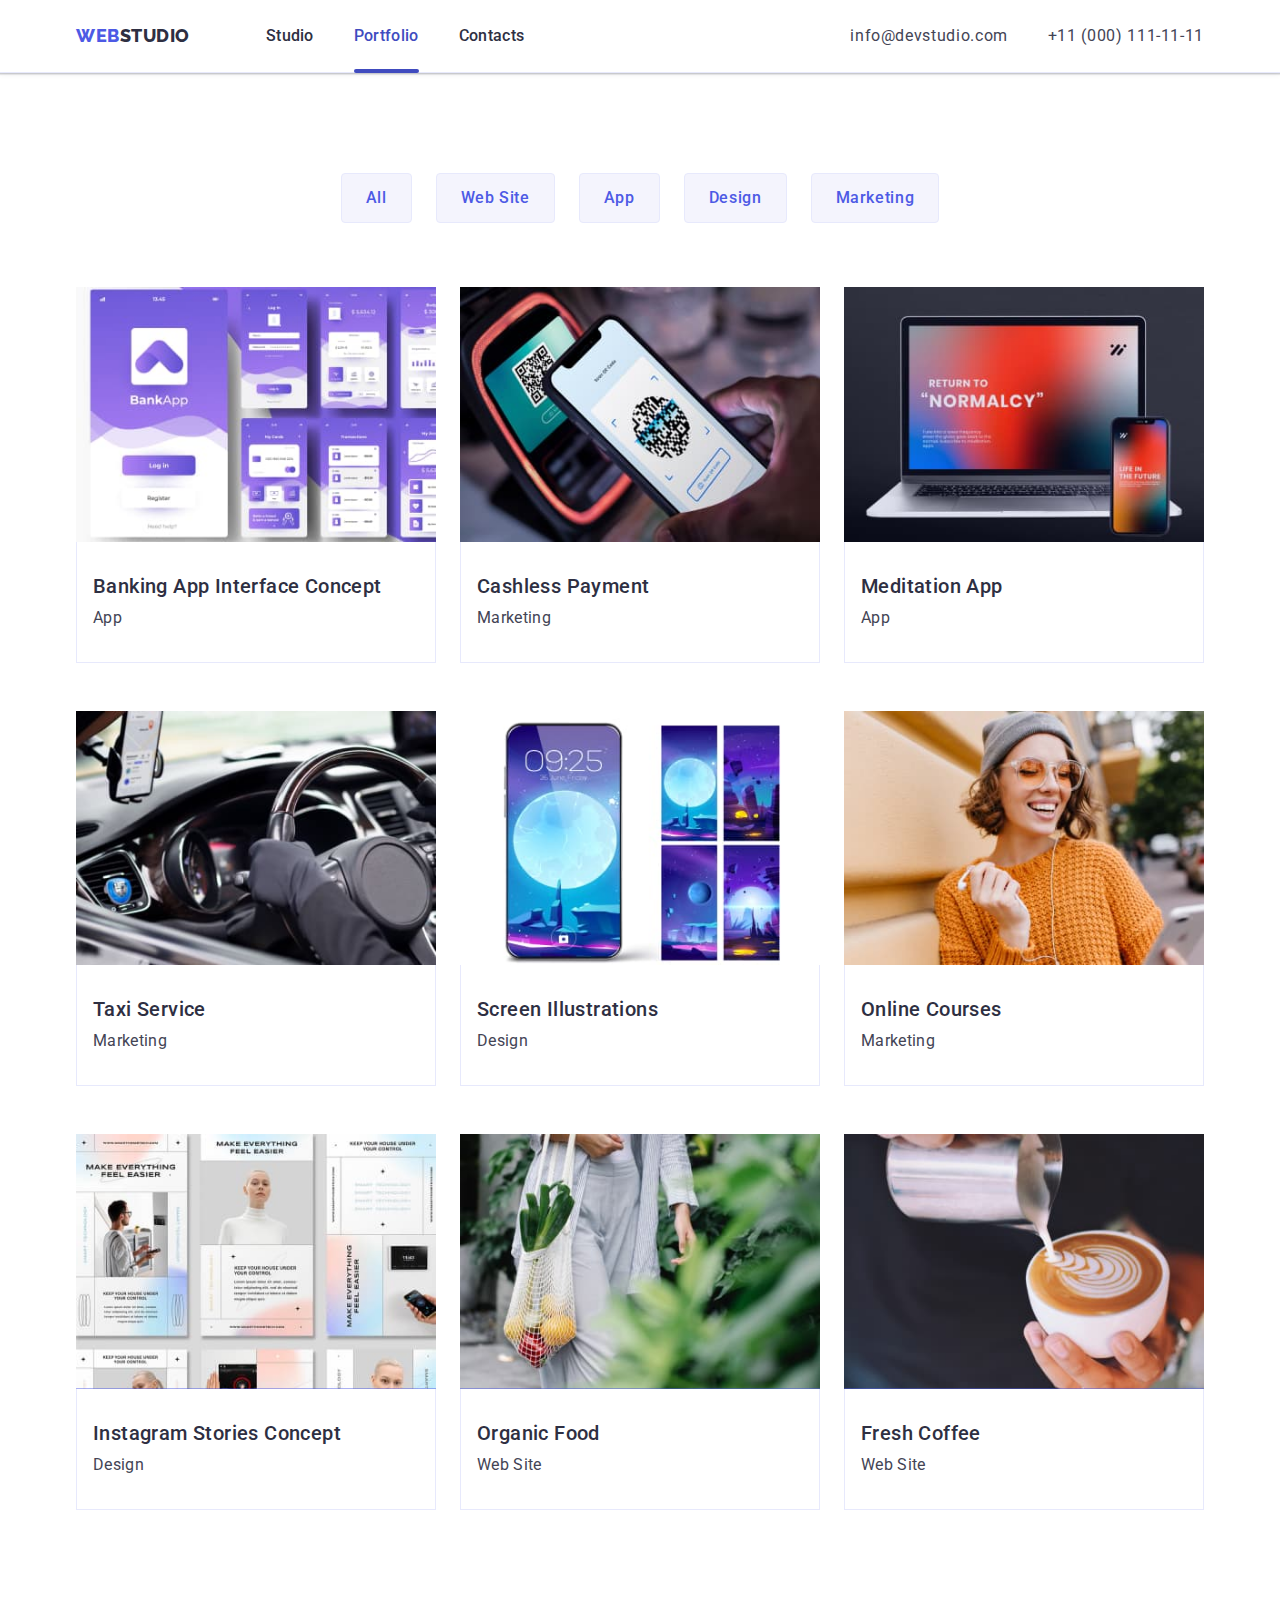
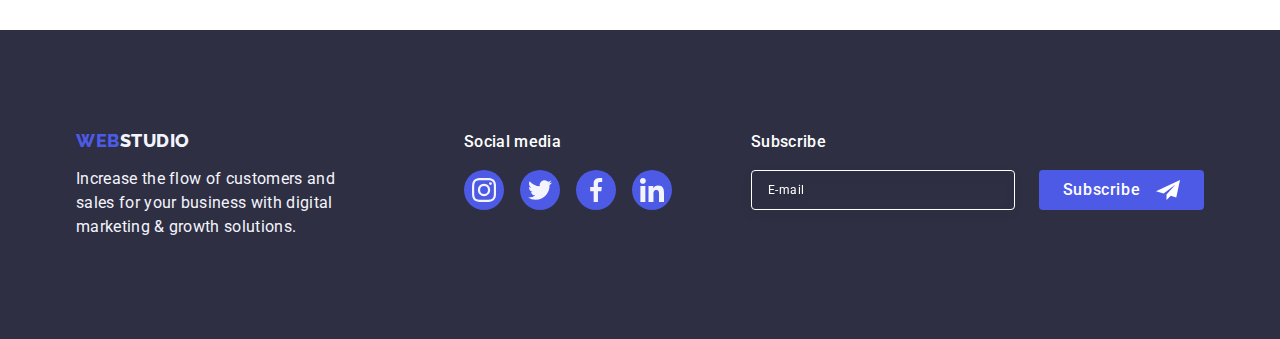
==== commit 0f90f580: "adaptive img" ====
--- a/portfolio.html
+++ b/portfolio.html
@@ -176,7 +176,6 @@
                     <source srcset="./images/portfolio/mobile/bank-app/bank-app.jpg 1x, ./images/portfolio/mobile/bank-app/bank-app@2x.jpg 2x"
                             media="min-width: 320px"/>
 
-
                     <img
                     src="./images/portfolio/mobile/bank-app/bank-app.jpg"
                     alt="Banking App Interface"
@@ -195,12 +194,34 @@
             <li class="project-item">
               <a href="" class="project-list-link link">
                 <div class="overlay-wrapper">
-                  <img
-                    src="./images/cashless-payment.jpg"
-                    alt="Cashless Payment"
-                    width="360"
-                    height="300"
-                  />
+                  <picture>
+                    <!-- Desktop -->
+                    <source srcset="./images/portfolio/desktop/cashless/cashless.webp 1x, ./images/portfolio/desktop/cashless/cashless@2x.webp 2x"
+                            media="min-width: 1158px"
+                            type="image/webp"/>
+                    <source srcset="./images/portfolio/desktop/cashless/cashless.jpg 1x, ./images/portfolio/desktop/cashless/cashless@2x.jpg 2x"
+                            media="min-width: 1158px"/>   
+                    
+                    <!-- Tablet -->
+                    <source srcset="./images/portfolio/tablet/cashless/cashless.webp 1x, ./images/portfolio/tablet/cashless/cashless@2x.webp 2x"
+                            media="min-width: 768px"
+                            type="image/webp"/>
+                    <source srcset="./images/portfolio/tablet/cashless/cashless.jpg 1x, ./images/portfolio/tablet/cashless/cashless@2x.jpg 2x"
+                            media="min-width: 768px"/>
+
+                    <!-- Mobile -->
+                    <source srcset="./images/portfolio/mobile/cashless/cashless.webp 1x, ./images/portfolio/mobile/cashless/cashless@2x.webp 2x"
+                            media="min-width: 320px"
+                            type="image/webp"/>
+                    <source srcset="./images/portfolio/mobile/cashless/cashless.jpg 1x, ./images/portfolio/mobile/cashless/cashless@2x.jpg 2x"
+                            media="min-width: 320px"/>                    
+
+                    <img
+                            src="./images/portfolio/mobile/cashless/cashless.jpg"
+                            alt="Cashless Payment"
+                    />
+                  </picture>
+                  
                   <p class="overlay">14 Stylish and User-Friendly App Design Concepts · Task Manager App · Calorie Tracker App · Exotic Fruit Ecommerce App · Cloud Storage App</p>
                 </div>
                 <div class="project-list-card-wrapper">
@@ -213,12 +234,34 @@
             <li class="project-item">
               <a href="" class="project-list-link link">
                 <div class="overlay-wrapper">
-                  <img
-                    src="./images/meditation-app.jpg"
-                    alt="Meditation App"
-                    width="360"
-                    height="300"
-                  />
+                  <picture>
+                    <!-- Desktop -->
+                    <source srcset="./images/portfolio/desktop/meditation-app/meditation-app.webp 1x, ./images/portfolio/desktop/meditation-app/meditation-app@2x.webp 2x"
+                            media="min-width: 1158px"
+                            type="image/webp"/>
+                    <source srcset="./images/portfolio/desktop/meditation-app/meditation-app.jpg 1x, ./images/portfolio/desktop/meditation-app/meditation-app@2x.jpg 2x"
+                            media="min-width: 1158px"/>
+                    
+                    <!-- Tablet -->
+                    <source srcset="./images/portfolio/tablet/meditation-app/meditation-app.webp 1x, ./images/portfolio/tablet/meditation-app/meditation-app@2x.webp 2x"
+                            media="min-width: 768px"
+                            type="image/webp"/>
+                    <source srcset="./images/portfolio/tablet/meditation-app/meditation-app.jpg 1x, ./images/portfolio/tablet/meditation-app/meditation-app@2x.jpg 2x"
+                            media="min-width: 768px"/>
+
+                    <!-- Mobile -->
+                    <source srcset="./images/portfolio/mobile/meditation-app/meditation-app.webp 1x, ./images/portfolio/mobile/meditation-app/meditation-app@2x.webp 2x"
+                            media="min-width: 320px"
+                            type="image/webp"/>
+                    <source srcset="./images/portfolio/mobile/meditation-app/meditation-app.jpg 1x, ./images/portfolio/mobile/meditation-app/meditation-app@2x.jpg 2x"
+                            media="min-width: 320px"/>
+
+                    <img
+                            src="./images/portfolio/mobile/meditation-app/meditation-app.jpg"
+                            alt="Meditation App"
+                    /> 
+                  </picture>
+                  
                   <p class="overlay">14 Stylish and User-Friendly App Design Concepts · Task Manager App · Calorie Tracker App · Exotic Fruit Ecommerce App · Cloud Storage App</p>
                 </div>
                 <div class="project-list-card-wrapper">
@@ -231,12 +274,35 @@
             <li class="project-item">
               <a href="" class="project-list-link link">
                 <div class="overlay-wrapper">
-                  <img
-                    src="./images/taxi-service.jpg"
-                    alt="Taxi Service"
-                    width="360"
-                    height="300"
-                  />
+                  <picture>
+                    <!-- Desktop -->
+                    <source srcset="./images/portfolio/desktop/taxi/taxi.webp 1x, ./images/portfolio/desktop/taxi/taxi@2x.webp 2x"
+                            media="min-width: 1158px"
+                            type="image/webp"/>
+                    <source srcset="./images/portfolio/desktop/taxi/taxi.jpg 1x, ./images/portfolio/desktop/taxi/taxi@2x.jpg 2x"
+                            media="min-width: 1158px"/>
+
+                    <!-- Tablet -->
+                    <source srcset="./images/portfolio/tablet/taxi/taxi.webp 1x, ./images/portfolio/tablet/taxi/taxi@2x.webp 2x"
+                            media="min-width: 768px"
+                            type="image/webp"/>
+                    <source srcset="./images/portfolio/tablet/taxi/taxi.jpg 1x, ./images/portfolio/tablet/taxi/taxi@2x.jpg 2x"
+                            media="min-width: 768px"/>
+                    
+                    <!-- Mobile -->
+                    <source srcset="./images/portfolio/mobile/taxi/taxi.webp 1x, ./images/portfolio/mobile/taxi/taxi@2x.webp 2x"
+                            media="min-width: 320px"
+                            type="image/webp"/>
+                    <source srcset="./images/portfolio/mobile/taxi/taxi.jpg 1x, ./images/portfolio/mobile/taxi/taxi@2x.jpg 2x"
+                            media="min-width: 320px"/>
+                    
+
+                    <img
+                            src="./images/portfolio/mobile/taxi/taxi.jpg"
+                            alt="Taxi Service"
+                    />
+                  </picture>
+                  
                   <p class="overlay">14 Stylish and User-Friendly App Design Concepts · Task Manager App · Calorie Tracker App · Exotic Fruit Ecommerce App · Cloud Storage App</p>
                 </div>
                 <div class="project-list-card-wrapper">
@@ -249,12 +315,34 @@
             <li class="project-item">
               <a href="" class="project-list-link link">
                 <div class="overlay-wrapper">
-                  <img
-                    src="./images/screen-illustrations.jpg"
-                    alt="Screen Illustrations"
-                    width="360"
-                    height="300"
-                  />
+                  <picture>
+                    <!-- Desktop -->
+                    <source srcset="./images/portfolio/desktop/screen-ill/screen-ill.webp 1x, ./images/portfolio/desktop/screen-ill/screen-ill@2x.webp 2x"
+                            media="min-width: 1158px"
+                            type="image/webp"/>
+                    <source srcset="./images/portfolio/desktop/screen-ill/screen-ill.jpg 1x, ./images/portfolio/desktop/screen-ill/screen-ill@2x.jpg 2x"
+                            media="min-width: 1158px"/>
+
+                    <!-- Tablet -->
+                    <source srcset="./images/portfolio/tablet/screen-ill/screen-ill.webp 1x, ./images/portfolio/tablet/screen-ill/screen-ill@2x.webp 2x"
+                            media="min-width: 768px"
+                            type="image/webp"/>
+                    <source srcset="./images/portfolio/tablet/screen-ill/screen-ill.jpg 1x, ./images/portfolio/tablet/screen-ill/screen-ill@2x.jpg 2x"
+                            media="min-width: 768px"/>
+
+                    <!-- Mobile -->
+                    <source srcset="./images/portfolio/mobile/screen-ill/screen-ill.webp 1x, ./images/portfolio/mobile/screen-ill/screen-ill@2x.webp 2x"
+                            media="min-width: 320px"
+                            type="image/webp"/>
+                    <source srcset="./images/portfolio/mobile/screen-ill/screen-ill.jpg 1x, ./images/portfolio/mobile/screen-ill/screen-ill@2x.jpg 2x"
+                            media="min-width: 320px"/>
+                    
+                    <img
+                            src="./images/portfolio/mobile/screen-ill/screen-ill.jpg"
+                            alt="Screen Illustrations"
+                    />
+                  </picture>
+                  
                   <p class="overlay">14 Stylish and User-Friendly App Design Concepts · Task Manager App · Calorie Tracker App · Exotic Fruit Ecommerce App · Cloud Storage App</p>
                 </div>
                 <div class="project-list-card-wrapper">
@@ -267,12 +355,35 @@
             <li class="project-item">
               <a href="" class="project-list-link link">
                 <div class="overlay-wrapper">
-                  <img
-                    src="./images/online-courses.jpg"
-                    alt="Online Courses"
-                    width="360"
-                    height="300"
-                  />
+                  <picture>
+                    <!-- Desktop -->
+                    <source srcset="./images/portfolio/desktop/online-courses/online-courses.webp 1x, ./images/portfolio/desktop/online-courses/online-courses@2x.webp 2x"
+                            media="min-width: 1158px"
+                            type="image/webp"/>
+                    <source srcset="./images/portfolio/desktop/online-courses/online-courses.jpg 1x, ./images/portfolio/desktop/online-courses/online-courses@2x.jpg 2x"
+                            media="min-width: 1158px"/>
+                    
+                    <!-- Tablet -->
+                    <source srcset="./images/portfolio/tablet/online-courses/online-courses.webp 1x, ./images/portfolio/tablet/online-courses/online-courses@2x.webp 2x"
+                            media="min-width: 768px"
+                            type="image/webp"/>
+                    <source srcset="./images/portfolio/tablet/online-courses/online-courses.jpg 1x, ./images/portfolio/tablet/online-courses/online-courses@2x.jpg 2x"
+                            media="min-width: 768px"/>
+                    
+                    <!-- Mobile -->
+                    <source srcset="./images/portfolio/mobile/online-courses/online-courses.webp 1x, ./images/portfolio/mobile/online-courses/online-courses@2x.webp 2x"
+                            media="min-width: 320px"
+                            type="image/webp"/>
+                    <source srcset="./images/portfolio/mobile/online-courses/online-courses.jpg 1x, ./images/portfolio/mobile/online-courses/online-courses@2x.jpg 2x"
+                            media="min-width: 320px"/>
+                  
+
+                    <img
+                            src="./images/portfolio/mobile/online-courses/online-courses.jpg"
+                            alt="Online Courses"
+                    />
+                  </picture>
+                  
                   <p class="overlay">14 Stylish and User-Friendly App Design Concepts · Task Manager App · Calorie Tracker App · Exotic Fruit Ecommerce App · Cloud Storage App</p>
                 </div>
                 <div class="project-list-card-wrapper">
@@ -285,12 +396,34 @@
             <li class="project-item">
               <a href="" class="project-list-link link">
                 <div class="overlay-wrapper">
-                  <img
-                    src="./images/instagram-stories-concept.jpg"
+                  <picture>
+                    <!-- Desktop -->
+                    <source srcset="./images/portfolio/desktop/inst-stories/inst-stories.webp 1x, ./images/portfolio/desktop/inst-stories/inst-stories@2x.webp 2x"
+                            media="min-width: 1158px"
+                            type="image/webp"/>
+                    <source srcset="./images/portfolio/desktop/inst-stories/inst-stories.jpg 1x, ./images/portfolio/desktop/inst-stories/inst-stories@2x.jpg 2x"
+                            media="min-width: 1158px"/>
+
+                    <!-- Tablet -->
+                    <source srcset="./images/portfolio/tablet/inst-stories/inst-stories.webp 1x, ./images/portfolio/tablet/inst-stories/inst-stories@2x.webp 2x"
+                            media="min-width: 768px"
+                            type="image/webp"/>
+                    <source srcset="./images/portfolio/tablet/inst-stories/inst-stories.jpg 1x, ./images/portfolio/tablet/inst-stories/inst-stories@2x.jpg 2x"
+                            media="min-width: 768px"/>
+
+                    <!-- Mobile -->
+                    <source srcset="./images/portfolio/mobile/inst-stories/inst-stories.webp 1x, ./images/portfolio/mobile/inst-stories/inst-stories@2x.webp 2x"
+                            media="min-width: 320px"
+                            type="image/webp"/>
+                    <source srcset="./images/portfolio/mobile/inst-stories/inst-stories.jpg 1x, ./images/portfolio/mobile/inst-stories/inst-stories@2x.jpg 2x"
+                            media="min-width: 320px"/>
+
+                    <img
+                    src="./images/portfolio/mobile/inst-stories/inst-stories.jpg"
                     alt="Instagram Stories Concept"
-                    width="360"
-                    height="300"
-                  />
+                    />
+                  </picture>
+                  
                   <p class="overlay">14 Stylish and User-Friendly App Design Concepts · Task Manager App · Calorie Tracker App · Exotic Fruit Ecommerce App · Cloud Storage App</p>
                 </div>
                 <div class="project-list-card-wrapper">
@@ -303,12 +436,35 @@
             <li class="project-item">
               <a href="" class="project-list-link link">
                 <div class="overlay-wrapper">
-                  <img
-                    src="./images/organic-food.jpg"
-                    alt="Organic Food"
-                    width="360"
-                    height="300"
-                  />
+                  <picture>
+                    <!-- Desktop -->
+                    <source srcset="./images/portfolio/desktop/organic-food/organic-food.webp 1x, ./images/portfolio/desktop/organic-food/organic-food@2x.webp 2x"
+                            media="min-width: 1158px"
+                            type="image/webp"/>
+                    <source srcset="./images/portfolio/desktop/organic-food/organic-food.jpg 1x, ./images/portfolio/desktop/organic-food/organic-food@2x.jpg 2x"
+                            media="min-width: 1158px"/>
+
+                    <!-- Tablet -->
+                    <source srcset="./images/portfolio/tablet/organic-food/organic-food.webp 1x, ./images/portfolio/tablet/organic-food/organic-food@2x.webp 2x"
+                            media="min-width: 768px"
+                            type="image/webp"/>
+                    <source srcset="./images/portfolio/tablet/organic-food/organic-food.jpg 1x, ./images/portfolio/tablet/organic-food/organic-food@2x.jpg 2x"
+                            media="min-width: 768px"/>
+
+                    <!-- Mobile -->
+                    <source srcset="./images/portfolio/mobile/organic-food/organic-food.webp 1x, ./images/portfolio/mobile/organic-food/organic-food@2x.webp 2x"
+                            media="min-width: 320px"
+                            type="image/webp"/>
+                    <source srcset="./images/portfolio/mobile/organic-food/organic-food.jpg 1x, ./images/portfolio/mobile/organic-food/organic-food@2x.jpg 2x"
+                            media="min-width: 320px"/>
+
+                    <img
+                            src="./images/portfolio/mobile/organic-food/organic-food.jpg"
+                            alt="Organic Food"
+                    />
+
+                  </picture>
+                  
                   <p class="overlay">14 Stylish and User-Friendly App Design Concepts · Task Manager App · Calorie Tracker App · Exotic Fruit Ecommerce App · Cloud Storage App</p>
                 </div>
                 <div class="project-list-card-wrapper">
@@ -321,12 +477,34 @@
             <li class="project-item">
               <a href="" class="project-list-link link">
                 <div class="overlay-wrapper">
-                  <img
-                    src="./images/fresh-coffee.jpg"
-                    alt="Fresh Coffee"
-                    width="360"
-                    height="300"
-                  />
+                  <picture>
+                    <!-- Desktop -->
+                    <source srcset="./images/portfolio/desktop/fresh-coffee/fresh-coffee.webp 1x, ./images/portfolio/desktop/fresh-coffee/fresh-coffee@2x.webp 2x"
+                            media="min-width: 1158px"
+                            type="image/webp"/>
+                    <source srcset="./images/portfolio/desktop/fresh-coffee/fresh-coffee.jpg 1x, ./images/portfolio/desktop/fresh-coffee/fresh-coffee@2x.jpg 2x"
+                            media="min-width: 1158px"/>
+
+                    <!-- Tablet -->
+                    <source srcset="./images/portfolio/tablet/fresh-coffee/fresh-coffee.webp 1x, ./images/portfolio/tablet/fresh-coffee/fresh-coffee@2x.webp 2x"
+                            media="min-width: 768px"
+                            type="image/webp"/>
+                    <source srcset="./images/portfolio/tablet/fresh-coffee/fresh-coffee.jpg 1x, ./images/portfolio/tablet/fresh-coffee/fresh-coffee@2x.jpg 2x"
+                            media="min-width: 768px"/>
+
+                    <!-- Mobile -->
+                    <source srcset="./images/portfolio/mobile/fresh-coffee/fresh-coffee.webp 1x, ./images/portfolio/mobile/fresh-coffee/fresh-coffee@2x.webp 2x"
+                            media="min-width: 320px"
+                            type="image/webp"/>
+                    <source srcset="./images/portfolio/mobile/fresh-coffee/fresh-coffee.jpg 1x, ./images/portfolio/mobile/fresh-coffee/fresh-coffee@2x.jpg 2x"
+                            media="min-width: 320px"/>
+                    <img
+                            src="./images/portfolio/mobile/fresh-coffee/fresh-coffee.jpg"
+                            alt="Fresh Coffee"
+                    />
+
+                  </picture>
+                  
                   <p class="overlay">14 Stylish and User-Friendly App Design Concepts · Task Manager App · Calorie Tracker App · Exotic Fruit Ecommerce App · Cloud Storage App</p>
                 </div>
                 <div class="project-list-card-wrapper">
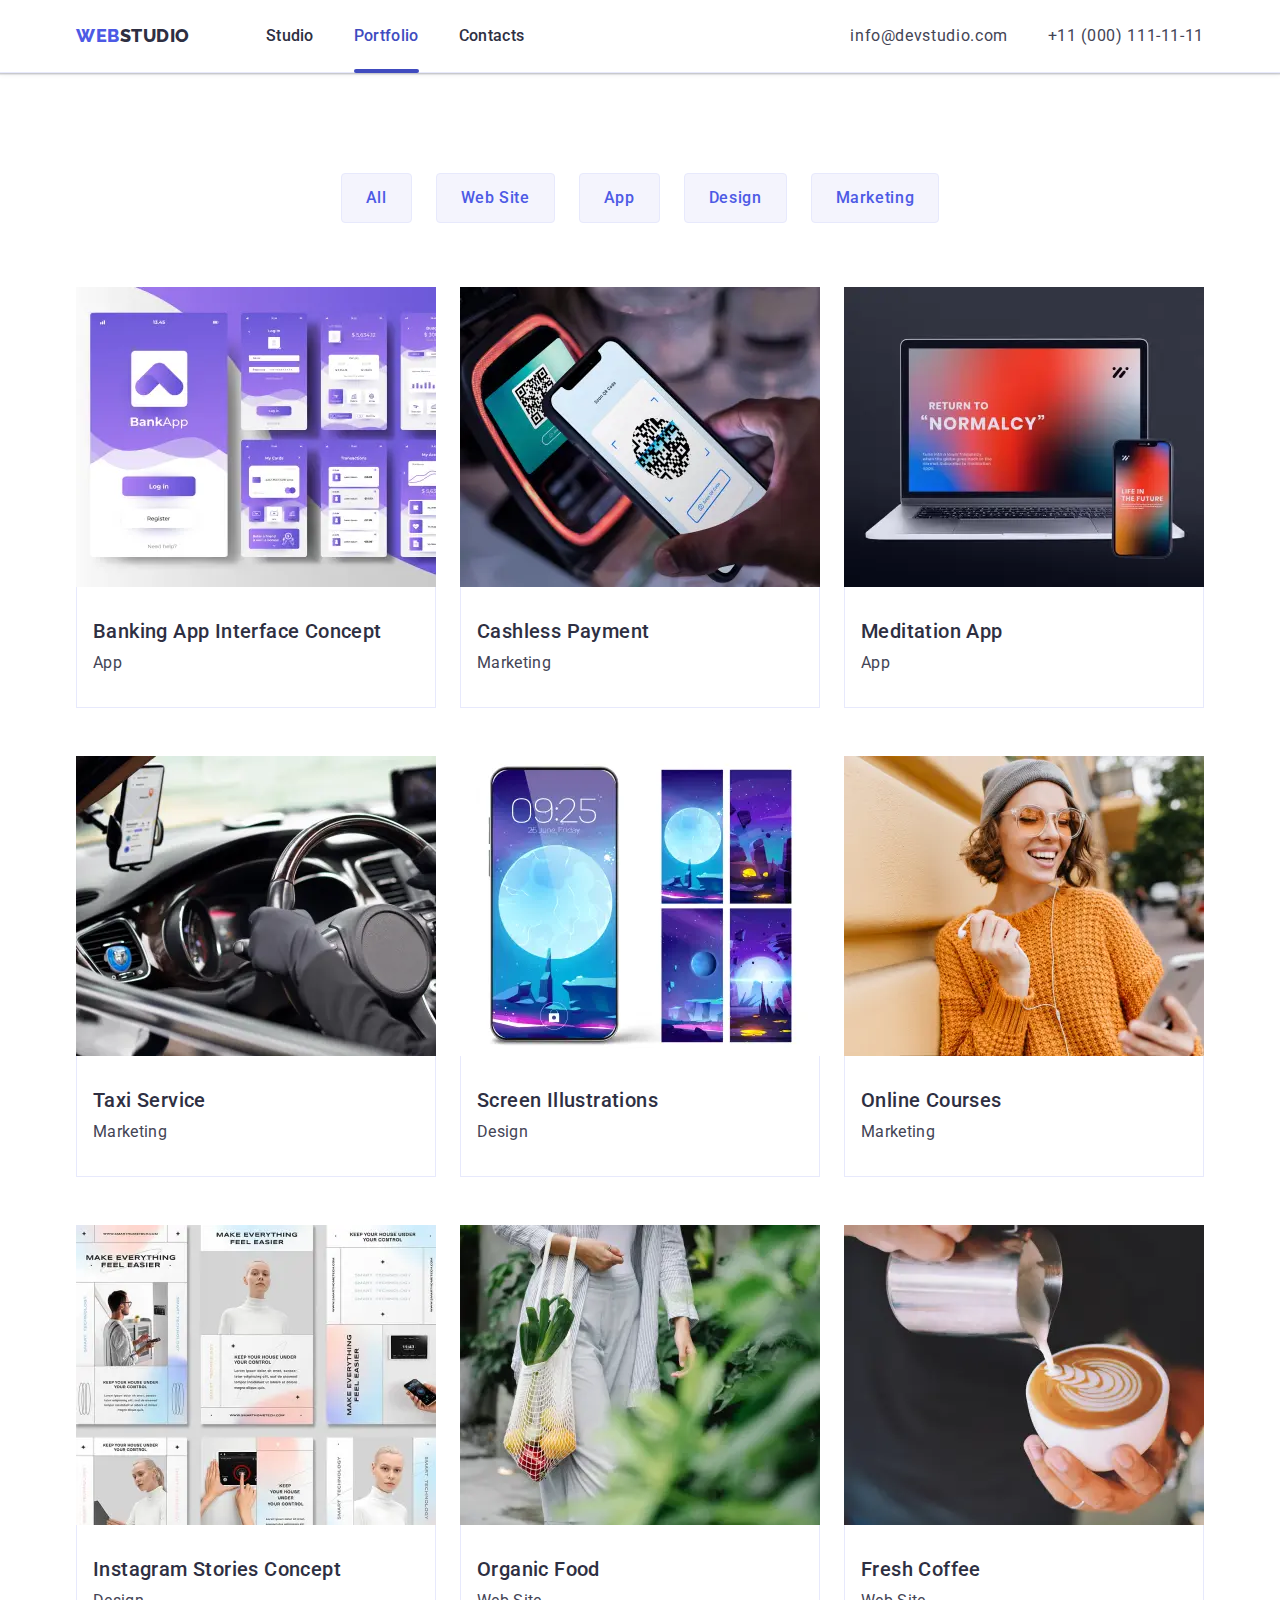
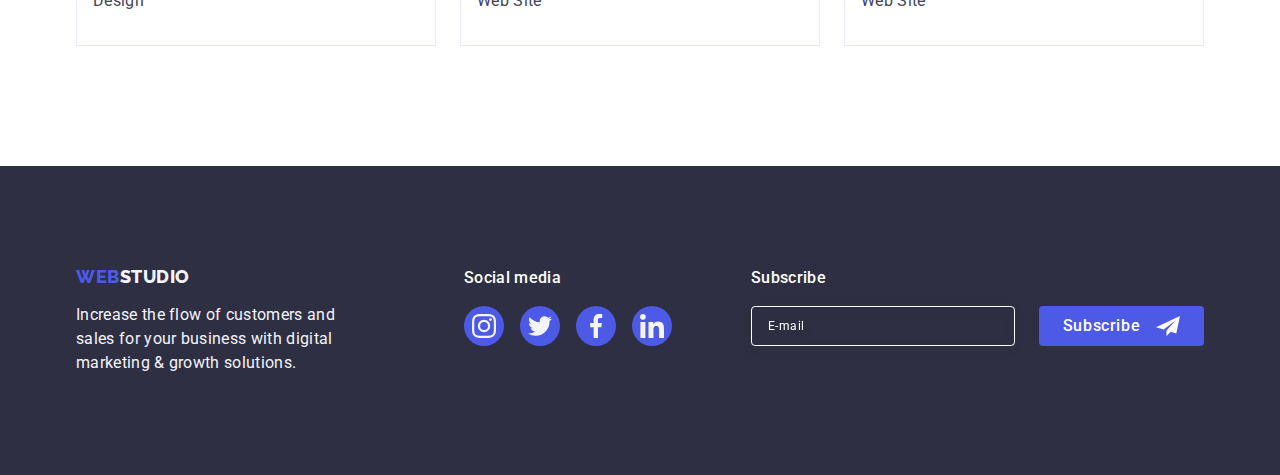
==== commit e3618807: "Fixed adaptive img" ====
--- a/portfolio.html
+++ b/portfolio.html
@@ -157,24 +157,24 @@
                   <picture>
                     <!-- Desktop -->
                     <source srcset="./images/portfolio/desktop/bank-app/bank-app.webp 1x, ./images/portfolio/desktop/bank-app/bank-app@2x.webp 2x"
-                            media="min-width: 1158px"
+                            media="screen and (min-width: 1158px)"
                             type="image/webp"/>
                     <source srcset="./images/portfolio/desktop/bank-app/bank-app.jpg 1x, ./images/portfolio/desktop/bank-app/bank-app@2x.jpg 2x"
-                            media="min-width: 1158px"/>
+                            media="screen and (min-width: 1158px)"/>
                     
                     <!-- Tablet -->
                     <source srcset="./images/portfolio/tablet/bank-app/bank-app.webp 1x, ./images/portfolio/tablet/bank-app/bank-app@2x.webp 2x"
-                            media="min-width: 768px"
+                            media="screen and (min-width: 768px)"
                             type="image/webp" />
                     <source srcset="./images/portfolio/tablet/bank-app/bank-app.jpg 1x, ./images/portfolio/tablet/bank-app/bank-app@2x.jpg 2x"
-                            media="min-width: 768px" /> 
+                            media="screen and (min-width: 768px)" /> 
                             
                     <!-- Mobile -->
                     <source srcset="./images/portfolio/mobile/bank-app/bank-app.webp 1x, ./images/portfolio/mobile/bank-app/bank-app@2x.webp 2x"
-                            media="min-width: 320px"
+                            media="screen and (min-width: 320px)"
                             type="image/webp" />
                     <source srcset="./images/portfolio/mobile/bank-app/bank-app.jpg 1x, ./images/portfolio/mobile/bank-app/bank-app@2x.jpg 2x"
-                            media="min-width: 320px"/>
+                            media="screen and (min-width: 320px)"/>
 
                     <img
                     src="./images/portfolio/mobile/bank-app/bank-app.jpg"
@@ -197,24 +197,24 @@
                   <picture>
                     <!-- Desktop -->
                     <source srcset="./images/portfolio/desktop/cashless/cashless.webp 1x, ./images/portfolio/desktop/cashless/cashless@2x.webp 2x"
-                            media="min-width: 1158px"
+                            media="screen and (min-width: 1158px)"
                             type="image/webp"/>
                     <source srcset="./images/portfolio/desktop/cashless/cashless.jpg 1x, ./images/portfolio/desktop/cashless/cashless@2x.jpg 2x"
-                            media="min-width: 1158px"/>   
+                            media="screen and (min-width: 1158px)"/>   
                     
                     <!-- Tablet -->
                     <source srcset="./images/portfolio/tablet/cashless/cashless.webp 1x, ./images/portfolio/tablet/cashless/cashless@2x.webp 2x"
-                            media="min-width: 768px"
+                            media="screen and (min-width: 768px)"
                             type="image/webp"/>
                     <source srcset="./images/portfolio/tablet/cashless/cashless.jpg 1x, ./images/portfolio/tablet/cashless/cashless@2x.jpg 2x"
-                            media="min-width: 768px"/>
+                            media="screen and (min-width: 768px)"/>
 
                     <!-- Mobile -->
                     <source srcset="./images/portfolio/mobile/cashless/cashless.webp 1x, ./images/portfolio/mobile/cashless/cashless@2x.webp 2x"
-                            media="min-width: 320px"
+                            media="screen and (min-width: 320px)"
                             type="image/webp"/>
                     <source srcset="./images/portfolio/mobile/cashless/cashless.jpg 1x, ./images/portfolio/mobile/cashless/cashless@2x.jpg 2x"
-                            media="min-width: 320px"/>                    
+                            media="screen and (min-width: 320px)"/>                    
 
                     <img
                             src="./images/portfolio/mobile/cashless/cashless.jpg"
@@ -237,24 +237,24 @@
                   <picture>
                     <!-- Desktop -->
                     <source srcset="./images/portfolio/desktop/meditation-app/meditation-app.webp 1x, ./images/portfolio/desktop/meditation-app/meditation-app@2x.webp 2x"
-                            media="min-width: 1158px"
+                            media="screen and (min-width: 1158px)"
                             type="image/webp"/>
                     <source srcset="./images/portfolio/desktop/meditation-app/meditation-app.jpg 1x, ./images/portfolio/desktop/meditation-app/meditation-app@2x.jpg 2x"
-                            media="min-width: 1158px"/>
+                            media="screen and (min-width: 1158px)"/>
                     
                     <!-- Tablet -->
                     <source srcset="./images/portfolio/tablet/meditation-app/meditation-app.webp 1x, ./images/portfolio/tablet/meditation-app/meditation-app@2x.webp 2x"
-                            media="min-width: 768px"
+                            media="screen and (min-width: 768px)"
                             type="image/webp"/>
                     <source srcset="./images/portfolio/tablet/meditation-app/meditation-app.jpg 1x, ./images/portfolio/tablet/meditation-app/meditation-app@2x.jpg 2x"
-                            media="min-width: 768px"/>
+                            media="screen and (min-width: 768px)"/>
 
                     <!-- Mobile -->
                     <source srcset="./images/portfolio/mobile/meditation-app/meditation-app.webp 1x, ./images/portfolio/mobile/meditation-app/meditation-app@2x.webp 2x"
-                            media="min-width: 320px"
+                            media="screen and (min-width: 320px)"
                             type="image/webp"/>
                     <source srcset="./images/portfolio/mobile/meditation-app/meditation-app.jpg 1x, ./images/portfolio/mobile/meditation-app/meditation-app@2x.jpg 2x"
-                            media="min-width: 320px"/>
+                            media="screen and (min-width: 320px)"/>
 
                     <img
                             src="./images/portfolio/mobile/meditation-app/meditation-app.jpg"
@@ -277,26 +277,25 @@
                   <picture>
                     <!-- Desktop -->
                     <source srcset="./images/portfolio/desktop/taxi/taxi.webp 1x, ./images/portfolio/desktop/taxi/taxi@2x.webp 2x"
-                            media="min-width: 1158px"
+                            media="screen and (min-width: 1158px)"
                             type="image/webp"/>
                     <source srcset="./images/portfolio/desktop/taxi/taxi.jpg 1x, ./images/portfolio/desktop/taxi/taxi@2x.jpg 2x"
-                            media="min-width: 1158px"/>
+                            media="screen and (min-width: 1158px)"/>
 
                     <!-- Tablet -->
                     <source srcset="./images/portfolio/tablet/taxi/taxi.webp 1x, ./images/portfolio/tablet/taxi/taxi@2x.webp 2x"
-                            media="min-width: 768px"
+                            media="screen and (min-width: 768px)"
                             type="image/webp"/>
                     <source srcset="./images/portfolio/tablet/taxi/taxi.jpg 1x, ./images/portfolio/tablet/taxi/taxi@2x.jpg 2x"
-                            media="min-width: 768px"/>
+                            media="screen and (min-width: 768px)"/>
                     
                     <!-- Mobile -->
                     <source srcset="./images/portfolio/mobile/taxi/taxi.webp 1x, ./images/portfolio/mobile/taxi/taxi@2x.webp 2x"
-                            media="min-width: 320px"
+                            media="screen and (min-width: 320px)"
                             type="image/webp"/>
                     <source srcset="./images/portfolio/mobile/taxi/taxi.jpg 1x, ./images/portfolio/mobile/taxi/taxi@2x.jpg 2x"
-                            media="min-width: 320px"/>
-                    
-
+                            media="screen and (min-width: 320px)"/>
+                    
                     <img
                             src="./images/portfolio/mobile/taxi/taxi.jpg"
                             alt="Taxi Service"
@@ -318,24 +317,24 @@
                   <picture>
                     <!-- Desktop -->
                     <source srcset="./images/portfolio/desktop/screen-ill/screen-ill.webp 1x, ./images/portfolio/desktop/screen-ill/screen-ill@2x.webp 2x"
-                            media="min-width: 1158px"
+                            media="screen and (min-width: 1158px)"
                             type="image/webp"/>
                     <source srcset="./images/portfolio/desktop/screen-ill/screen-ill.jpg 1x, ./images/portfolio/desktop/screen-ill/screen-ill@2x.jpg 2x"
-                            media="min-width: 1158px"/>
+                            media="screen and (min-width: 1158px)"/>
 
                     <!-- Tablet -->
                     <source srcset="./images/portfolio/tablet/screen-ill/screen-ill.webp 1x, ./images/portfolio/tablet/screen-ill/screen-ill@2x.webp 2x"
-                            media="min-width: 768px"
+                            media="screen and (min-width: 768px)"
                             type="image/webp"/>
                     <source srcset="./images/portfolio/tablet/screen-ill/screen-ill.jpg 1x, ./images/portfolio/tablet/screen-ill/screen-ill@2x.jpg 2x"
-                            media="min-width: 768px"/>
+                            media="screen and (min-width: 768px)"/>
 
                     <!-- Mobile -->
                     <source srcset="./images/portfolio/mobile/screen-ill/screen-ill.webp 1x, ./images/portfolio/mobile/screen-ill/screen-ill@2x.webp 2x"
-                            media="min-width: 320px"
+                            media="screen and (min-width: 320px)"
                             type="image/webp"/>
                     <source srcset="./images/portfolio/mobile/screen-ill/screen-ill.jpg 1x, ./images/portfolio/mobile/screen-ill/screen-ill@2x.jpg 2x"
-                            media="min-width: 320px"/>
+                            media="screen and (min-width: 320px)"/>
                     
                     <img
                             src="./images/portfolio/mobile/screen-ill/screen-ill.jpg"
@@ -358,25 +357,24 @@
                   <picture>
                     <!-- Desktop -->
                     <source srcset="./images/portfolio/desktop/online-courses/online-courses.webp 1x, ./images/portfolio/desktop/online-courses/online-courses@2x.webp 2x"
-                            media="min-width: 1158px"
+                            media="screen and (min-width: 1158px)"
                             type="image/webp"/>
                     <source srcset="./images/portfolio/desktop/online-courses/online-courses.jpg 1x, ./images/portfolio/desktop/online-courses/online-courses@2x.jpg 2x"
-                            media="min-width: 1158px"/>
+                            media="screen and (min-width: 1158px)"/>
                     
                     <!-- Tablet -->
                     <source srcset="./images/portfolio/tablet/online-courses/online-courses.webp 1x, ./images/portfolio/tablet/online-courses/online-courses@2x.webp 2x"
-                            media="min-width: 768px"
+                            media="screen and (min-width: 768px)"
                             type="image/webp"/>
                     <source srcset="./images/portfolio/tablet/online-courses/online-courses.jpg 1x, ./images/portfolio/tablet/online-courses/online-courses@2x.jpg 2x"
-                            media="min-width: 768px"/>
+                            media="screen and (min-width: 768px)"/>
                     
                     <!-- Mobile -->
                     <source srcset="./images/portfolio/mobile/online-courses/online-courses.webp 1x, ./images/portfolio/mobile/online-courses/online-courses@2x.webp 2x"
-                            media="min-width: 320px"
+                            media="screen and (min-width: 320px)"
                             type="image/webp"/>
                     <source srcset="./images/portfolio/mobile/online-courses/online-courses.jpg 1x, ./images/portfolio/mobile/online-courses/online-courses@2x.jpg 2x"
-                            media="min-width: 320px"/>
-                  
+                            media="screen and (min-width: 320px)"/>
 
                     <img
                             src="./images/portfolio/mobile/online-courses/online-courses.jpg"
@@ -399,24 +397,24 @@
                   <picture>
                     <!-- Desktop -->
                     <source srcset="./images/portfolio/desktop/inst-stories/inst-stories.webp 1x, ./images/portfolio/desktop/inst-stories/inst-stories@2x.webp 2x"
-                            media="min-width: 1158px"
+                            media="screen and (min-width: 1158px)"
                             type="image/webp"/>
                     <source srcset="./images/portfolio/desktop/inst-stories/inst-stories.jpg 1x, ./images/portfolio/desktop/inst-stories/inst-stories@2x.jpg 2x"
-                            media="min-width: 1158px"/>
+                            media="screen and (min-width: 1158px)"/>
 
                     <!-- Tablet -->
                     <source srcset="./images/portfolio/tablet/inst-stories/inst-stories.webp 1x, ./images/portfolio/tablet/inst-stories/inst-stories@2x.webp 2x"
-                            media="min-width: 768px"
+                            media="screen and (min-width: 768px)"
                             type="image/webp"/>
                     <source srcset="./images/portfolio/tablet/inst-stories/inst-stories.jpg 1x, ./images/portfolio/tablet/inst-stories/inst-stories@2x.jpg 2x"
-                            media="min-width: 768px"/>
+                            media="screen and (min-width: 768px)"/>
 
                     <!-- Mobile -->
                     <source srcset="./images/portfolio/mobile/inst-stories/inst-stories.webp 1x, ./images/portfolio/mobile/inst-stories/inst-stories@2x.webp 2x"
-                            media="min-width: 320px"
+                            media="screen and (min-width: 320px)"
                             type="image/webp"/>
                     <source srcset="./images/portfolio/mobile/inst-stories/inst-stories.jpg 1x, ./images/portfolio/mobile/inst-stories/inst-stories@2x.jpg 2x"
-                            media="min-width: 320px"/>
+                            media="screen and (min-width: 320px)"/>
 
                     <img
                     src="./images/portfolio/mobile/inst-stories/inst-stories.jpg"
@@ -439,24 +437,24 @@
                   <picture>
                     <!-- Desktop -->
                     <source srcset="./images/portfolio/desktop/organic-food/organic-food.webp 1x, ./images/portfolio/desktop/organic-food/organic-food@2x.webp 2x"
-                            media="min-width: 1158px"
+                            media="screen and (min-width: 1158px)"
                             type="image/webp"/>
                     <source srcset="./images/portfolio/desktop/organic-food/organic-food.jpg 1x, ./images/portfolio/desktop/organic-food/organic-food@2x.jpg 2x"
-                            media="min-width: 1158px"/>
+                            media="screen and (min-width: 1158px)"/>
 
                     <!-- Tablet -->
                     <source srcset="./images/portfolio/tablet/organic-food/organic-food.webp 1x, ./images/portfolio/tablet/organic-food/organic-food@2x.webp 2x"
-                            media="min-width: 768px"
+                            media="screen and (min-width: 768px)"
                             type="image/webp"/>
                     <source srcset="./images/portfolio/tablet/organic-food/organic-food.jpg 1x, ./images/portfolio/tablet/organic-food/organic-food@2x.jpg 2x"
-                            media="min-width: 768px"/>
+                            media="screen and (min-width: 768px)"/>
 
                     <!-- Mobile -->
                     <source srcset="./images/portfolio/mobile/organic-food/organic-food.webp 1x, ./images/portfolio/mobile/organic-food/organic-food@2x.webp 2x"
-                            media="min-width: 320px"
+                            media="screen and (min-width: 320px)"
                             type="image/webp"/>
                     <source srcset="./images/portfolio/mobile/organic-food/organic-food.jpg 1x, ./images/portfolio/mobile/organic-food/organic-food@2x.jpg 2x"
-                            media="min-width: 320px"/>
+                            media="screen and (min-width: 320px)"/>
 
                     <img
                             src="./images/portfolio/mobile/organic-food/organic-food.jpg"
@@ -480,24 +478,24 @@
                   <picture>
                     <!-- Desktop -->
                     <source srcset="./images/portfolio/desktop/fresh-coffee/fresh-coffee.webp 1x, ./images/portfolio/desktop/fresh-coffee/fresh-coffee@2x.webp 2x"
-                            media="min-width: 1158px"
+                            media="screen and (min-width: 1158px)"
                             type="image/webp"/>
                     <source srcset="./images/portfolio/desktop/fresh-coffee/fresh-coffee.jpg 1x, ./images/portfolio/desktop/fresh-coffee/fresh-coffee@2x.jpg 2x"
-                            media="min-width: 1158px"/>
+                            media="screen and (min-width: 1158px)"/>
 
                     <!-- Tablet -->
                     <source srcset="./images/portfolio/tablet/fresh-coffee/fresh-coffee.webp 1x, ./images/portfolio/tablet/fresh-coffee/fresh-coffee@2x.webp 2x"
-                            media="min-width: 768px"
+                            media="screen and (min-width: 768px)"
                             type="image/webp"/>
                     <source srcset="./images/portfolio/tablet/fresh-coffee/fresh-coffee.jpg 1x, ./images/portfolio/tablet/fresh-coffee/fresh-coffee@2x.jpg 2x"
-                            media="min-width: 768px"/>
+                            media="screen and (min-width: 768px)"/>
 
                     <!-- Mobile -->
                     <source srcset="./images/portfolio/mobile/fresh-coffee/fresh-coffee.webp 1x, ./images/portfolio/mobile/fresh-coffee/fresh-coffee@2x.webp 2x"
-                            media="min-width: 320px"
+                            media="screen and (min-width: 320px)"
                             type="image/webp"/>
                     <source srcset="./images/portfolio/mobile/fresh-coffee/fresh-coffee.jpg 1x, ./images/portfolio/mobile/fresh-coffee/fresh-coffee@2x.jpg 2x"
-                            media="min-width: 320px"/>
+                            media="screen and (min-width: 320px)"/>
                     <img
                             src="./images/portfolio/mobile/fresh-coffee/fresh-coffee.jpg"
                             alt="Fresh Coffee"
--- a/css/styles.css
+++ b/css/styles.css
@@ -42,6 +42,7 @@
     height: auto;
 }
 
+
 .list {
     list-style: none;
 }
@@ -447,7 +448,7 @@
 
     background-image: 
         linear-gradient(rgba(46, 47, 66, 0.7), rgba(46, 47, 66, 0.7)),
-        url("/images/hero-section/mobile/hero-mobile.jpg");
+        url("../images/hero-section/mobile/hero-mobile.jpg");
     background-repeat: no-repeat;
     background-position: center;
     background-size: cover;
@@ -520,7 +521,7 @@
 
     background-image: 
     linear-gradient(rgba(46, 47, 66, 0.7), rgba(46, 47, 66, 0.7)),
-    url("/images/hero-section/tablet/hero-tablet.jpg");
+    url("../images/hero-section/tablet/hero-tablet.jpg");
 }
 
 .hero-title {
@@ -542,7 +543,7 @@
 
     background-image: 
         linear-gradient(rgba(46, 47, 66, 0.7), rgba(46, 47, 66, 0.7)),
-        url("/images/hero-section/desktop/hero-desktop.jpg");
+        url("../images/hero-section/desktop/hero-desktop.jpg");
 }
 
 .hero-title {
@@ -560,7 +561,7 @@
     .hero {
         background-image: 
         linear-gradient(rgba(46, 47, 66, 0.7), rgba(46, 47, 66, 0.7)),
-        url(/images/hero-section/mobile/hero-mobile@2x.jpg);
+        url(../images/hero-section/mobile/hero-mobile@2x.jpg);
     }
 }
 
@@ -570,7 +571,7 @@
     .hero {
         background-image: 
         linear-gradient(rgba(46, 47, 66, 0.7), rgba(46, 47, 66, 0.7)),
-        url(/images/hero-section/tablet/hero-tablet@2x.jpg);
+        url(../images/hero-section/tablet/hero-tablet@2x.jpg);
     }
 }
 
@@ -580,7 +581,7 @@
     .hero {
         background-image: 
         linear-gradient(rgba(46, 47, 66, 0.7), rgba(46, 47, 66, 0.7)),
-        url(/images/hero-section/desktop/hero-desktop@2x.jpg);
+        url(../images/hero-section/desktop/hero-desktop@2x.jpg);
     }
 }
 
